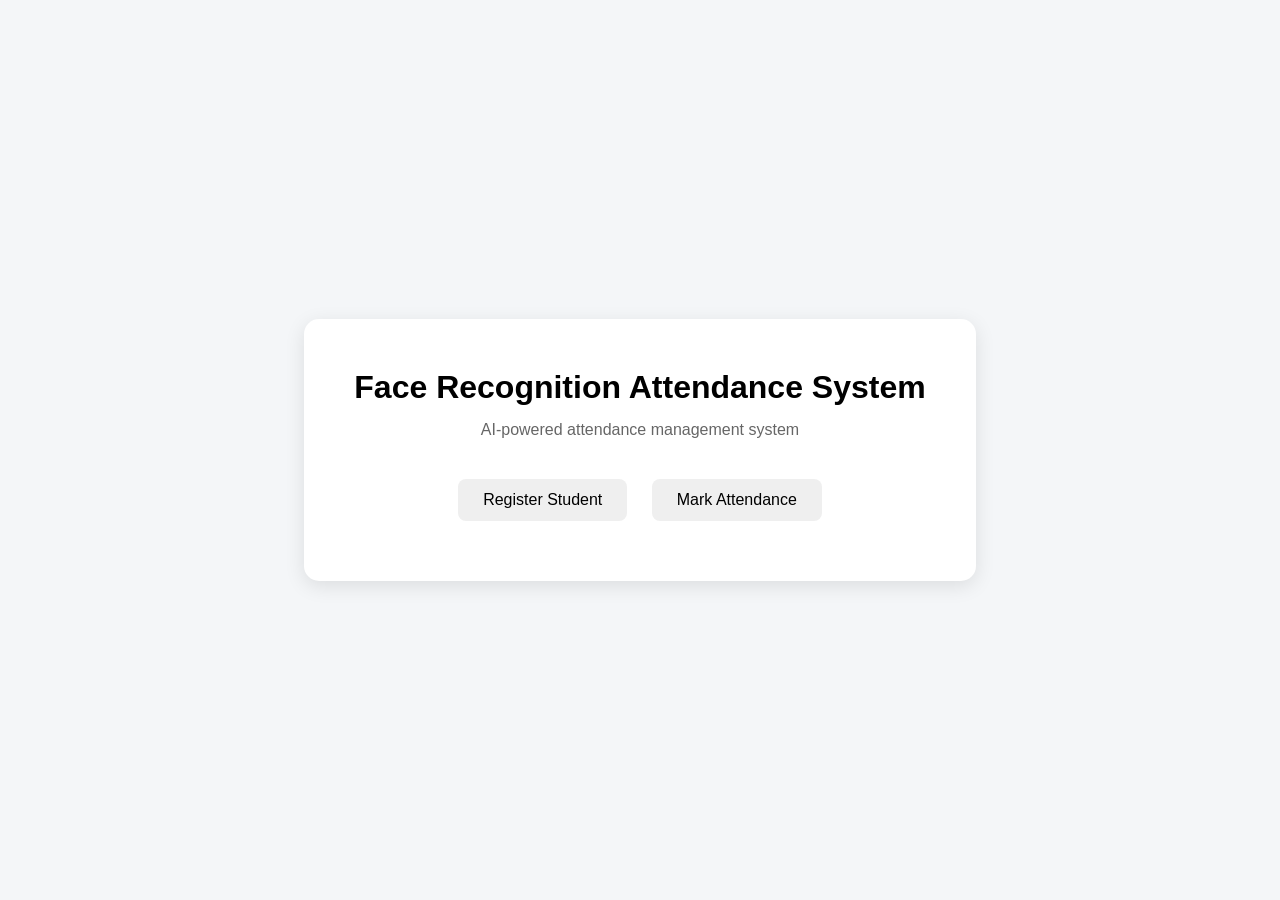
==== frontend/index.html @ 84bfc124 "Updated Project" ====
<!DOCTYPE html>
<html lang="en">

<head>
    <meta charset="UTF-8">
    <meta name="viewport" content="width=device-width, initial-scale=1.0">

    <title>Face Attendance System</title>

    <link rel="stylesheet" href="css/style.css">
</head>

<body>

    <div class="container">

        <h1>Face Recognition Attendance System</h1>

        <p>
            AI-powered attendance management system
        </p>

        <div class="buttons">

            <button onclick="location.href='register.html'">
                Register Student
            </button>

            <button onclick="location.href='attendance.html'">
                Mark Attendance
            </button>

        </div>

    </div>

    <script src="js/main.js"></script>

</body>

</html>
---- frontend/css/style.css ----
* {
    box-sizing: border-box;
    margin: 0;
    padding: 0;
}

body {
    font-family: Arial, sans-serif;
    background: #f4f6f8;
    min-height: 100vh;

    display: flex;
    justify-content: center;
    align-items: center;
}

.container {
    text-align: center;
    background: white;

    padding: 50px;
    border-radius: 15px;

    box-shadow: 0 5px 20px rgba(0,0,0,0.1);
}

h1 {
    margin-bottom: 15px;
}

p {
    margin-bottom: 30px;
    color: #666;
}

button {
    padding: 12px 25px;
    margin: 10px;

    border: none;
    border-radius: 8px;

    cursor: pointer;

    font-size: 16px;
}
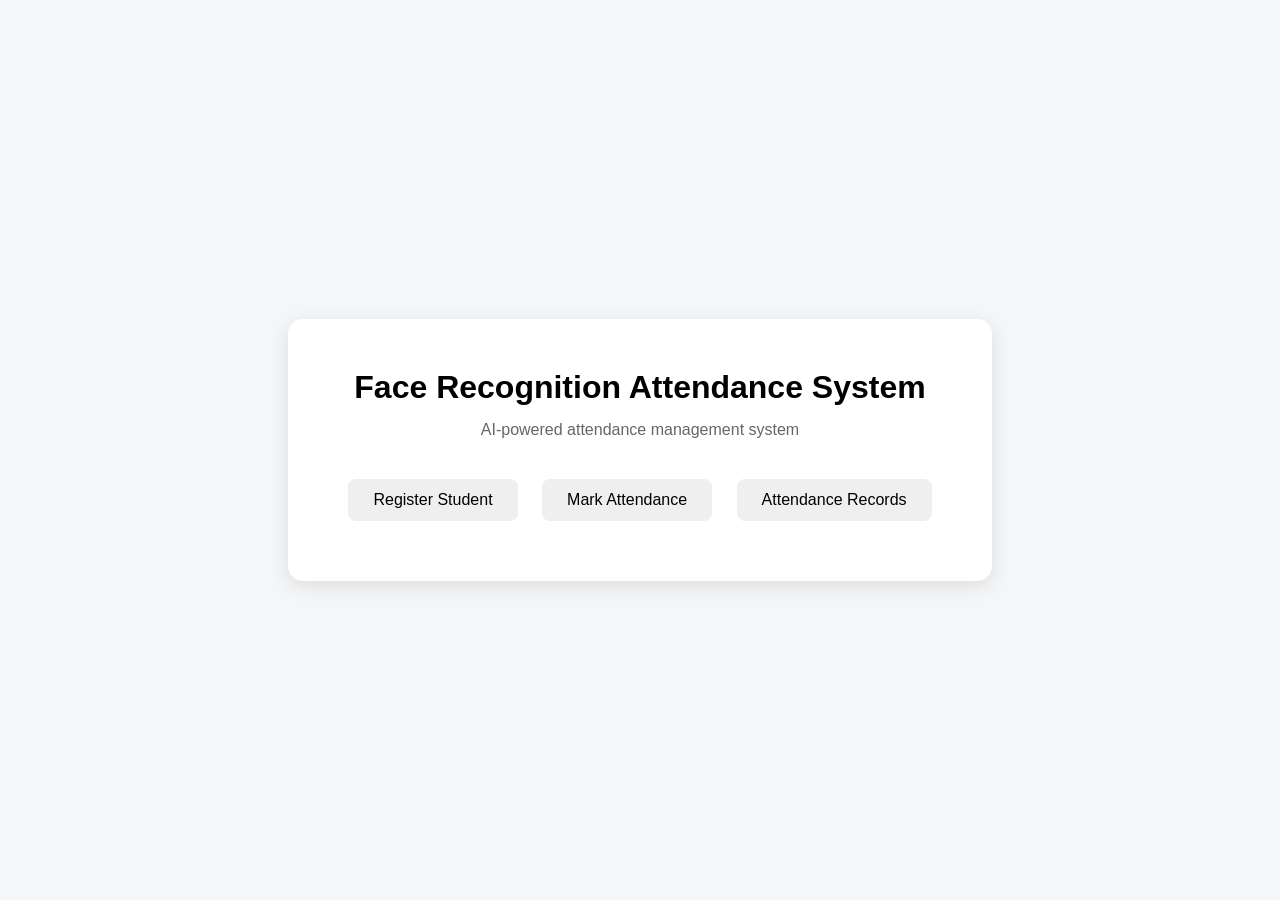
==== commit ef7b0518: "Implement face recognition and attendance workflow" ====
--- a/frontend/index.html
+++ b/frontend/index.html
@@ -30,6 +30,10 @@
                 Mark Attendance
             </button>
 
+            <button onclick="location.href='records.html'">
+                Attendance Records
+            </button>
+
         </div>
 
     </div>
@@ -38,4 +42,4 @@
 
 </body>
 
-</html>+</html>
--- a/frontend/css/style.css
+++ b/frontend/css/style.css
@@ -43,4 +43,134 @@
     cursor: pointer;
 
     font-size: 16px;
-}+}
+
+button#capture {
+    background-color: #007BFF;
+    color: white;
+}
+
+#message {
+    display: block;
+    margin-top: 20px;
+    padding: 15px;
+
+    text-align: center;
+
+    font-size: 18px;
+    font-weight: bold;
+
+    border-radius: 8px;
+}
+
+#message.success {
+    color: green;
+    background-color: #dff6df;
+    border: 2px solid green;
+}
+
+#message.error {
+    color: red;
+    background-color: #ffe0e0;
+    border: 2px solid red;
+}
+
+#message.processing {
+    color: blue;
+    background-color: #e0ecff;
+    border: 2px solid blue;
+}
+
+/* ==========================================
+   REGISTRATION PAGE
+========================================== */
+
+.form-group {
+    margin: 15px 0;
+    text-align: left;
+}
+
+.form-group label {
+    display: block;
+    margin-bottom: 5px;
+    font-weight: bold;
+}
+
+.form-group input {
+    width: 100%;
+    padding: 12px;
+
+    border: 1px solid #ccc;
+    border-radius: 6px;
+
+    font-size: 16px;
+}
+
+.camera-container {
+    margin: 20px 0;
+}
+
+.camera-container video {
+    max-width: 100%;
+    border-radius: 10px;
+}
+
+.message {
+    margin-top: 20px;
+
+    min-height: 30px;
+
+    font-size: 18px;
+
+    font-weight: bold;
+}
+
+.student-info {
+    margin-top: 20px;
+
+    padding: 20px;
+
+    border-radius: 10px;
+
+    background: #f0fff4;
+
+    border: 1px solid #90ee90;
+
+    text-align: left;
+}
+
+.student-info h2 {
+    color: green;
+}
+
+/* ==========================================
+   ATTENDANCE TABLE
+========================================== */
+
+.table-container {
+    width: 100%;
+    overflow-x: auto;
+    margin-top: 20px;
+}
+
+table {
+    width: 100%;
+    border-collapse: collapse;
+    background: white;
+}
+
+th,
+td {
+    padding: 12px;
+    border-bottom: 1px solid #ddd;
+    text-align: left;
+}
+
+th {
+    background: #2563eb;
+    color: white;
+}
+
+tr:hover {
+    background: #f5f5f5;
+}
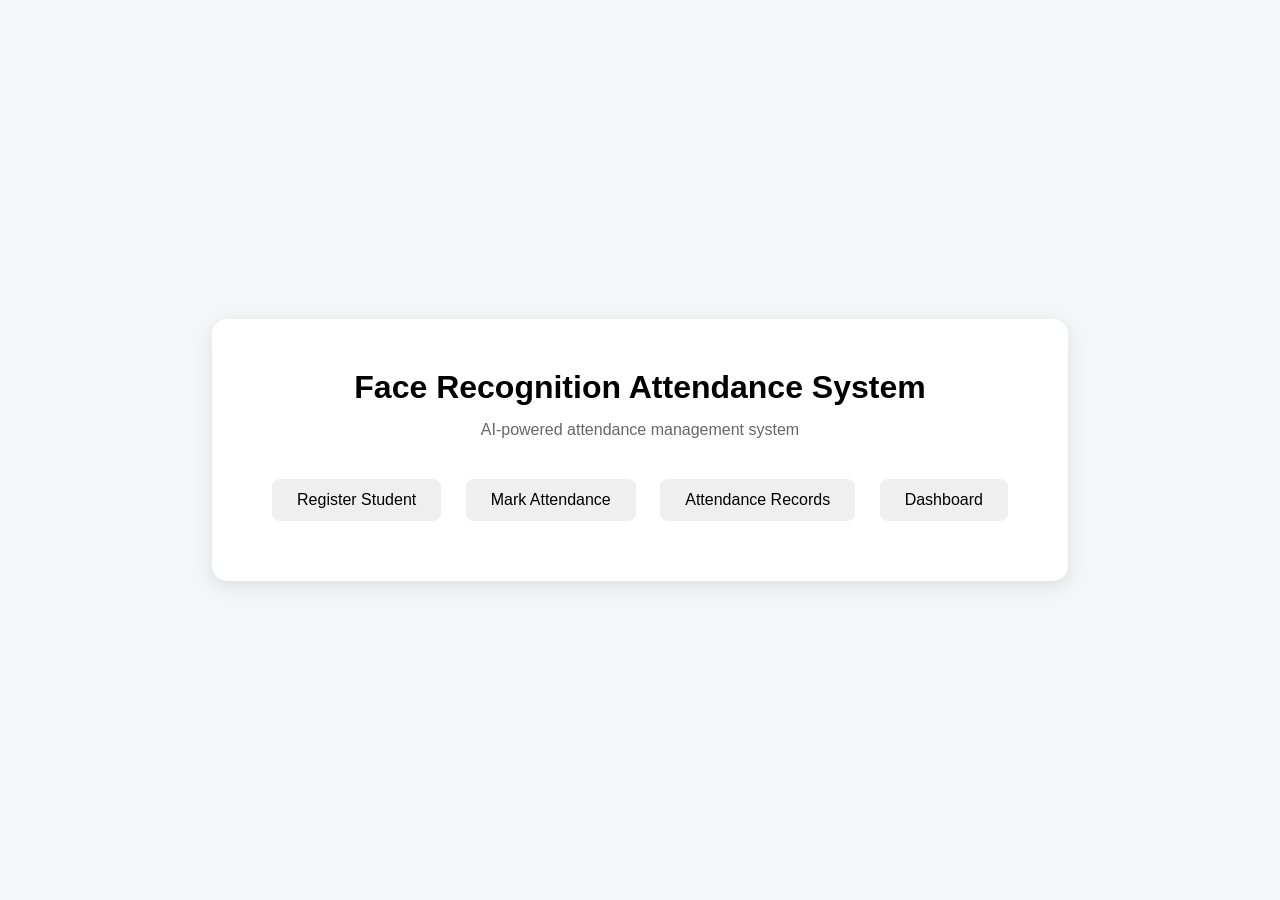
==== commit d5203065: "feat: improve system functionality and user experience" ====
--- a/frontend/index.html
+++ b/frontend/index.html
@@ -34,6 +34,13 @@
                 Attendance Records
             </button>
 
+            <button
+                type="button"
+                onclick="location.href='dashboard.html'"
+            >
+                Dashboard
+            </button>
+
         </div>
 
     </div>
--- a/frontend/css/style.css
+++ b/frontend/css/style.css
@@ -174,3 +174,36 @@
 tr:hover {
     background: #f5f5f5;
 }
+
+
+/* ==========================================
+   DASHBOARD
+========================================== */
+
+.dashboard-cards {
+    display: flex;
+    gap: 20px;
+    flex-wrap: wrap;
+    margin-top: 25px;
+    margin-bottom: 25px;
+}
+
+.dashboard-card {
+    flex: 1;
+    min-width: 200px;
+    padding: 25px;
+    border-radius: 12px;
+    background: #ffffff;
+    box-shadow: 0 4px 15px rgba(0, 0, 0, 0.08);
+    text-align: center;
+}
+
+.dashboard-card h3 {
+    margin-bottom: 10px;
+}
+
+.dashboard-card p {
+    font-size: 32px;
+    font-weight: bold;
+    margin: 0;
+}
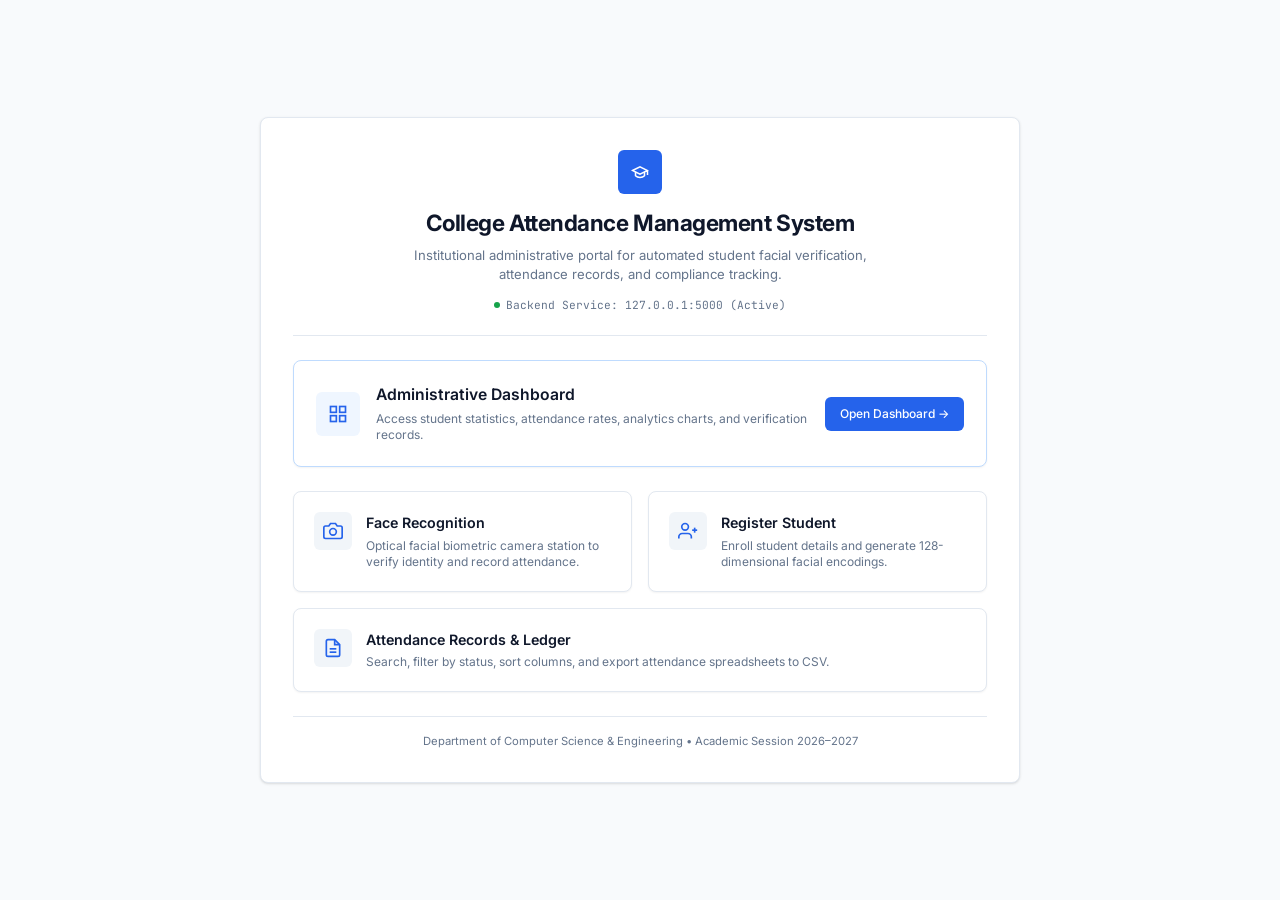
==== commit 9a9f974b: "Improve attendance system and UI" ====
--- a/frontend/index.html
+++ b/frontend/index.html
@@ -1,52 +1,188 @@
 <!DOCTYPE html>
 <html lang="en">
-
 <head>
     <meta charset="UTF-8">
     <meta name="viewport" content="width=device-width, initial-scale=1.0">
+    <title>CampusAttend - College Attendance Management System</title>
 
-    <title>Face Attendance System</title>
+    <!-- Standard Inter Typography -->
+    <link rel="preconnect" href="https://fonts.googleapis.com">
+    <link rel="preconnect" href="https://fonts.gstatic.com" crossorigin>
+    <link href="https://fonts.googleapis.com/css2?family=Inter:wght@400;500;600;700&family=JetBrains+Mono:wght@400;500;600&display=swap" rel="stylesheet">
 
     <link rel="stylesheet" href="css/style.css">
+    <style>
+        .portal-grid-clean {
+            display: grid;
+            grid-template-columns: repeat(2, 1fr);
+            gap: 16px;
+            margin-top: 24px;
+        }
+        @media (max-width: 640px) {
+            .portal-grid-clean {
+                grid-template-columns: 1fr;
+            }
+        }
+        .portal-card-item {
+            background-color: #ffffff;
+            border: 1px solid var(--color-card-border);
+            border-radius: var(--radius-lg);
+            padding: 20px;
+            text-decoration: none;
+            color: var(--color-text-primary);
+            display: flex;
+            align-items: flex-start;
+            gap: 14px;
+            box-shadow: var(--shadow-xs);
+            transition: border-color var(--transition-fast), box-shadow var(--transition-fast), transform var(--transition-fast);
+        }
+        .portal-card-item:hover {
+            border-color: #cbd5e1;
+            box-shadow: var(--shadow-sm);
+            transform: translateY(-2px);
+        }
+        .portal-card-icon {
+            width: 38px;
+            height: 38px;
+            border-radius: var(--radius-md);
+            background-color: #f1f5f9;
+            color: var(--color-primary);
+            display: flex;
+            align-items: center;
+            justify-content: center;
+            flex-shrink: 0;
+        }
+        .portal-card-icon svg {
+            width: 20px;
+            height: 20px;
+        }
+        .portal-card-title {
+            font-size: 0.95rem;
+            font-weight: 600;
+            color: var(--color-text-primary);
+            margin-bottom: 4px;
+        }
+        .portal-card-desc {
+            font-size: 0.8rem;
+            color: var(--color-text-muted);
+            line-height: 1.4;
+        }
+        .portal-featured-card {
+            background-color: #ffffff;
+            border: 1px solid var(--color-primary-border);
+            border-radius: var(--radius-lg);
+            padding: 22px;
+            display: flex;
+            align-items: center;
+            justify-content: space-between;
+            text-decoration: none;
+            box-shadow: var(--shadow-xs);
+            transition: all var(--transition-fast);
+            margin-top: 20px;
+        }
+        .portal-featured-card:hover {
+            border-color: var(--color-primary);
+            box-shadow: var(--shadow-md);
+        }
+    </style>
 </head>
 
 <body>
+    <div class="standalone-container">
+        <div class="standalone-content-card" style="max-width: 760px;">
+            
+            <div style="text-align: center; margin-bottom: 24px; padding-bottom: 20px; border-bottom: 1px solid var(--color-card-border);">
+                <div class="brand-icon-wrapper" style="width: 44px; height: 44px; margin: 0 auto 12px; border-radius: var(--radius-md);">
+                    <svg viewBox="0 0 24 24" fill="none" stroke="currentColor" stroke-width="2" width="24" height="24">
+                        <path d="M22 10v6M2 10l10-5 10 5-10 5z"></path>
+                        <path d="M6 12v5c3 3 9 3 12 0v-5"></path>
+                    </svg>
+                </div>
+                
+                <h1 style="font-size: 1.5rem; font-weight: 700; color: var(--color-text-primary); letter-spacing: -0.02em;">
+                    College Attendance Management System
+                </h1>
+                
+                <p style="font-size: 0.875rem; color: var(--color-text-muted); max-width: 520px; margin: 6px auto 0;">
+                    Institutional administrative portal for automated student facial verification, attendance records, and compliance tracking.
+                </p>
 
-    <div class="container">
+                <div style="display: inline-flex; align-items: center; gap: 6px; margin-top: 12px; font-size: 0.75rem; color: var(--color-text-muted); font-family: var(--font-mono);">
+                    <span style="width: 6px; height: 6px; border-radius: 50%; background-color: var(--color-success);"></span>
+                    <span>Backend Service: 127.0.0.1:5000 (Active)</span>
+                </div>
+            </div>
 
-        <h1>Face Recognition Attendance System</h1>
+            <!-- Primary Action -->
+            <a href="dashboard.html" class="portal-featured-card">
+                <div style="display: flex; align-items: center; gap: 16px;">
+                    <div class="portal-card-icon" style="background-color: var(--color-primary-light); color: var(--color-primary); width: 44px; height: 44px;">
+                        <svg viewBox="0 0 24 24" fill="none" stroke="currentColor" stroke-width="2" width="22" height="22">
+                            <rect x="3" y="3" width="7" height="7"></rect>
+                            <rect x="14" y="3" width="7" height="7"></rect>
+                            <rect x="14" y="14" width="7" height="7"></rect>
+                            <rect x="3" y="14" width="7" height="7"></rect>
+                        </svg>
+                    </div>
+                    <div>
+                        <div class="portal-card-title" style="font-size: 1.05rem;">Administrative Dashboard</div>
+                        <div class="portal-card-desc">Access student statistics, attendance rates, analytics charts, and verification records.</div>
+                    </div>
+                </div>
+                <span class="btn btn-primary" style="padding: 7px 14px; font-size: 0.8rem;">Open Dashboard →</span>
+            </a>
 
-        <p>
-            AI-powered attendance management system
-        </p>
+            <!-- Functional Navigation Tiles -->
+            <div class="portal-grid-clean">
+                <a href="attendance.html" class="portal-card-item">
+                    <div class="portal-card-icon">
+                        <svg viewBox="0 0 24 24" fill="none" stroke="currentColor" stroke-width="2">
+                            <path d="M23 19a2 2 0 0 1-2 2H3a2 2 0 0 1-2-2V8a2 2 0 0 1 2-2h4l2-3h6l2 3h4a2 2 0 0 1 2 2z"></path>
+                            <circle cx="12" cy="13" r="4"></circle>
+                        </svg>
+                    </div>
+                    <div>
+                        <div class="portal-card-title">Face Recognition</div>
+                        <div class="portal-card-desc">Optical facial biometric camera station to verify identity and record attendance.</div>
+                    </div>
+                </a>
 
-        <div class="buttons">
+                <a href="register.html" class="portal-card-item">
+                    <div class="portal-card-icon">
+                        <svg viewBox="0 0 24 24" fill="none" stroke="currentColor" stroke-width="2">
+                            <path d="M16 21v-2a4 4 0 0 0-4-4H5a4 4 0 0 0-4 4v2"></path>
+                            <circle cx="8.5" cy="7" r="4"></circle>
+                            <line x1="20" y1="8" x2="20" y2="14"></line>
+                            <line x1="23" y1="11" x2="17" y2="11"></line>
+                        </svg>
+                    </div>
+                    <div>
+                        <div class="portal-card-title">Register Student</div>
+                        <div class="portal-card-desc">Enroll student details and generate 128-dimensional facial encodings.</div>
+                    </div>
+                </a>
 
-            <button onclick="location.href='register.html'">
-                Register Student
-            </button>
+                <a href="records.html" class="portal-card-item" style="grid-column: 1 / -1;">
+                    <div class="portal-card-icon">
+                        <svg viewBox="0 0 24 24" fill="none" stroke="currentColor" stroke-width="2">
+                            <path d="M14 2H6a2 2 0 0 0-2 2v16a2 2 0 0 0 2 2h12a2 2 0 0 0 2-2V8z"></path>
+                            <polyline points="14 2 14 8 20 8"></polyline>
+                            <line x1="16" y1="13" x2="8" y2="13"></line>
+                            <line x1="16" y1="17" x2="8" y2="17"></line>
+                        </svg>
+                    </div>
+                    <div>
+                        <div class="portal-card-title">Attendance Records & Ledger</div>
+                        <div class="portal-card-desc">Search, filter by status, sort columns, and export attendance spreadsheets to CSV.</div>
+                    </div>
+                </a>
+            </div>
 
-            <button onclick="location.href='attendance.html'">
-                Mark Attendance
-            </button>
-
-            <button onclick="location.href='records.html'">
-                Attendance Records
-            </button>
-
-            <button
-                type="button"
-                onclick="location.href='dashboard.html'"
-            >
-                Dashboard
-            </button>
+            <div style="margin-top: 24px; padding-top: 16px; border-top: 1px solid var(--color-card-border); text-align: center; font-size: 0.75rem; color: var(--color-text-muted);">
+                Department of Computer Science & Engineering • Academic Session 2026–2027
+            </div>
 
         </div>
-
     </div>
-
-    <script src="js/main.js"></script>
-
 </body>
-
 </html>
--- a/frontend/css/style.css
+++ b/frontend/css/style.css
@@ -1,209 +1,1563 @@
-* {
+/* ==========================================================================
+   CAMPUS ATTENDANCE MANAGEMENT SYSTEM - ENTERPRISE DESIGN SYSTEM
+   Professional SaaS / Administrative Dashboard Stylesheet
+   ========================================================================== */
+
+/* --------------------------------------------------------------------------
+   1. DESIGN TOKENS & SYSTEM VARIABLES
+   -------------------------------------------------------------------------- */
+:root {
+    /* Brand & Primary Neutrals */
+    --color-sidebar-bg: #0f172a;       /* Deep navy / slate-900 */
+    --color-sidebar-hover: #1e293b;    /* Slate-800 */
+    --color-sidebar-active: #1e293b;
+    --color-sidebar-text: #94a3b8;     /* Slate-400 */
+    --color-sidebar-text-active: #ffffff;
+    --color-sidebar-border: #1e293b;
+
+    /* Content Canvas & Surfaces */
+    --color-canvas-bg: #f8fafc;        /* Neutral light gray (slate-50) */
+    --color-card-bg: #ffffff;          /* Pure white card surface */
+    --color-card-border: #e2e8f0;      /* Slate-200 */
+    --color-card-border-subtle: #f1f5f9;
+    --color-table-header-bg: #f8fafc;
+    --color-table-row-hover: #f8fafc;
+
+    /* Single Professional Primary Accent */
+    --color-primary: #2563eb;          /* Enterprise Royal Blue */
+    --color-primary-hover: #1d4ed8;
+    --color-primary-light: #eff6ff;
+    --color-primary-border: #bfdbfe;
+
+    /* Semantic Status Colors */
+    --color-success: #16a34a;          /* Green - Present / Verified */
+    --color-success-bg: #f0fdf4;
+    --color-success-border: #bbf7d0;
+
+    --color-danger: #dc2626;           /* Red - Absent / Error */
+    --color-danger-bg: #fef2f2;
+    --color-danger-border: #fecaca;
+
+    --color-warning: #d97706;          /* Amber - Warning */
+    --color-warning-bg: #fffbeb;
+    --color-warning-border: #fde68a;
+
+    --color-info: #0284c7;             /* Sky / Info */
+    --color-info-bg: #f0f9ff;
+    --color-info-border: #bae6fd;
+
+    /* Typography Colors */
+    --color-text-primary: #0f172a;     /* Slate-900 */
+    --color-text-secondary: #475569;   /* Slate-600 */
+    --color-text-muted: #64748b;       /* Slate-500 */
+    --color-text-light: #94a3b8;       /* Slate-400 */
+
+    /* Typography Fonts */
+    --font-sans: 'Inter', -apple-system, BlinkMacSystemFont, 'Segoe UI', Roboto, Helvetica, Arial, sans-serif;
+    --font-mono: 'JetBrains Mono', 'SF Mono', Consolas, monospace;
+
+    /* Structural Dimensions */
+    --sidebar-width: 256px;
+    --header-height: 64px;
+    --radius-sm: 4px;
+    --radius-md: 6px;
+    --radius-lg: 8px;
+    --radius-full: 9999px;
+
+    /* Subtle Elevation Shadows (Enterprise SaaS standard) */
+    --shadow-xs: 0 1px 2px 0 rgba(0, 0, 0, 0.05);
+    --shadow-sm: 0 1px 3px 0 rgba(0, 0, 0, 0.1), 0 1px 2px -1px rgba(0, 0, 0, 0.1);
+    --shadow-md: 0 4px 6px -1px rgba(0, 0, 0, 0.08), 0 2px 4px -2px rgba(0, 0, 0, 0.05);
+    --shadow-lg: 0 10px 15px -3px rgba(0, 0, 0, 0.08), 0 4px 6px -4px rgba(0, 0, 0, 0.04);
+
+    /* Transitions (Fast & purposeful) */
+    --transition-fast: 150ms ease;
+    --transition-normal: 200ms ease;
+}
+
+/* --------------------------------------------------------------------------
+   2. BASE RESET & GLOBAL STYLES
+   -------------------------------------------------------------------------- */
+*, *::before, *::after {
     box-sizing: border-box;
     margin: 0;
     padding: 0;
 }
 
+html {
+    font-size: 15px;
+    scroll-behavior: smooth;
+    -webkit-text-size-adjust: 100%;
+}
+
 body {
-    font-family: Arial, sans-serif;
-    background: #f4f6f8;
+    font-family: var(--font-sans);
+    background-color: var(--color-canvas-bg);
+    color: var(--color-text-primary);
+    line-height: 1.5;
+    -webkit-font-smoothing: antialiased;
+    -moz-osx-font-smoothing: grayscale;
     min-height: 100vh;
-
-    display: flex;
+}
+
+/* --------------------------------------------------------------------------
+   3. APP SHELL ARCHITECTURE (LEFT SIDEBAR + MAIN WORKSPACE)
+   -------------------------------------------------------------------------- */
+.app-layout {
+    display: flex;
+    min-height: 100vh;
+}
+
+/* Left Sidebar */
+.app-sidebar {
+    width: var(--sidebar-width);
+    background-color: var(--color-sidebar-bg);
+    display: flex;
+    flex-direction: column;
+    position: fixed;
+    top: 0;
+    bottom: 0;
+    left: 0;
+    z-index: 50;
+    border-right: 1px solid var(--color-sidebar-border);
+    transition: transform var(--transition-normal);
+}
+
+/* Institutional Logo & System Branding */
+.sidebar-brand {
+    height: var(--header-height);
+    padding: 0 20px;
+    display: flex;
+    align-items: center;
+    gap: 12px;
+    border-bottom: 1px solid rgba(255, 255, 255, 0.08);
+}
+
+.brand-icon-wrapper {
+    width: 32px;
+    height: 32px;
+    border-radius: var(--radius-md);
+    background-color: var(--color-primary);
+    display: flex;
+    align-items: center;
     justify-content: center;
-    align-items: center;
-}
-
-.container {
+    color: #ffffff;
+    flex-shrink: 0;
+}
+
+.brand-icon-wrapper svg {
+    width: 18px;
+    height: 18px;
+}
+
+.brand-text {
+    display: flex;
+    flex-direction: column;
+}
+
+.brand-title {
+    font-size: 0.95rem;
+    font-weight: 700;
+    color: #ffffff;
+    letter-spacing: -0.01em;
+    line-height: 1.2;
+}
+
+.brand-badge {
+    font-size: 0.7rem;
+    color: #94a3b8;
+    font-weight: 500;
+}
+
+/* Sidebar Navigation Items */
+.sidebar-nav {
+    flex: 1;
+    padding: 16px 12px;
+    display: flex;
+    flex-direction: column;
+    gap: 3px;
+    overflow-y: auto;
+}
+
+.nav-section-title {
+    font-size: 0.7rem;
+    font-weight: 600;
+    text-transform: uppercase;
+    letter-spacing: 0.06em;
+    color: #64748b;
+    padding: 14px 12px 6px;
+}
+
+.nav-item {
+    display: flex;
+    align-items: center;
+    gap: 12px;
+    padding: 9px 12px;
+    border-radius: var(--radius-md);
+    color: var(--color-sidebar-text);
+    font-size: 0.875rem;
+    font-weight: 500;
+    border: none;
+    background: transparent;
+    cursor: pointer;
+    width: 100%;
+    text-align: left;
+    transition: background-color var(--transition-fast), color var(--transition-fast);
+}
+
+.nav-item svg {
+    width: 18px;
+    height: 18px;
+    color: #64748b;
+    flex-shrink: 0;
+    transition: color var(--transition-fast);
+}
+
+.nav-item:hover {
+    background-color: var(--color-sidebar-hover);
+    color: #ffffff;
+}
+
+.nav-item:hover svg {
+    color: #ffffff;
+}
+
+.nav-item.active {
+    background-color: rgba(37, 99, 235, 0.15);
+    color: #ffffff;
+    font-weight: 600;
+    position: relative;
+}
+
+.nav-item.active svg {
+    color: #60a5fa;
+}
+
+.nav-item.active::before {
+    content: '';
+    position: absolute;
+    left: 0;
+    top: 6px;
+    bottom: 6px;
+    width: 3px;
+    background-color: #3b82f6;
+    border-radius: 0 2px 2px 0;
+}
+
+/* Sidebar User / System Profile Footer */
+.sidebar-footer {
+    padding: 14px 16px;
+    border-top: 1px solid rgba(255, 255, 255, 0.08);
+    background-color: rgba(0, 0, 0, 0.15);
+}
+
+.user-profile-badge {
+    display: flex;
+    align-items: center;
+    gap: 10px;
+}
+
+.user-avatar {
+    width: 32px;
+    height: 32px;
+    border-radius: var(--radius-full);
+    background-color: #334155;
+    color: #ffffff;
+    display: flex;
+    align-items: center;
+    justify-content: center;
+    font-size: 0.75rem;
+    font-weight: 600;
+}
+
+.user-info {
+    display: flex;
+    flex-direction: column;
+    overflow: hidden;
+}
+
+.user-name {
+    font-size: 0.8rem;
+    font-weight: 600;
+    color: #ffffff;
+    white-space: nowrap;
+    overflow: hidden;
+    text-overflow: ellipsis;
+}
+
+.user-role {
+    font-size: 0.7rem;
+    color: #94a3b8;
+    display: flex;
+    align-items: center;
+    gap: 4px;
+}
+
+.user-status-dot {
+    width: 6px;
+    height: 6px;
+    border-radius: 50%;
+    background-color: var(--color-success);
+}
+
+/* --------------------------------------------------------------------------
+   4. TOP BAR & MAIN CONTENT WRAPPER
+   -------------------------------------------------------------------------- */
+.app-main {
+    flex: 1;
+    margin-left: var(--sidebar-width);
+    display: flex;
+    flex-direction: column;
+    min-height: 100vh;
+    min-width: 0;
+    background-color: var(--color-canvas-bg);
+}
+
+/* Top Sticky Header */
+.app-header {
+    height: var(--header-height);
+    background-color: #ffffff;
+    border-bottom: 1px solid var(--color-card-border);
+    padding: 0 28px;
+    display: flex;
+    align-items: center;
+    justify-content: space-between;
+    position: sticky;
+    top: 0;
+    z-index: 40;
+}
+
+.header-left {
+    display: flex;
+    align-items: center;
+    gap: 14px;
+}
+
+.menu-toggle-btn {
+    display: none;
+    background: transparent;
+    border: 1px solid var(--color-card-border);
+    border-radius: var(--radius-sm);
+    color: var(--color-text-secondary);
+    width: 34px;
+    height: 34px;
+    align-items: center;
+    justify-content: center;
+    cursor: pointer;
+}
+
+.menu-toggle-btn:hover {
+    background-color: var(--color-canvas-bg);
+}
+
+.page-breadcrumb {
+    display: flex;
+    align-items: center;
+    gap: 8px;
+    font-size: 0.85rem;
+    color: var(--color-text-muted);
+}
+
+.page-breadcrumb span.current {
+    color: var(--color-text-primary);
+    font-weight: 600;
+}
+
+.header-right {
+    display: flex;
+    align-items: center;
+    gap: 12px;
+}
+
+.system-status-indicator {
+    display: inline-flex;
+    align-items: center;
+    gap: 6px;
+    font-size: 0.75rem;
+    font-weight: 500;
+    color: var(--color-text-muted);
+    padding: 4px 10px;
+    background-color: #f1f5f9;
+    border-radius: var(--radius-md);
+    font-family: var(--font-mono);
+}
+
+.system-status-indicator .status-dot {
+    width: 6px;
+    height: 6px;
+    border-radius: 50%;
+    background-color: var(--color-success);
+}
+
+.live-clock {
+    font-family: var(--font-mono);
+    font-size: 0.8rem;
+    font-weight: 500;
+    color: var(--color-text-secondary);
+    padding: 5px 10px;
+    background-color: #f8fafc;
+    border: 1px solid var(--color-card-border);
+    border-radius: var(--radius-md);
+}
+
+/* Page Workspace Viewport */
+.content-viewport {
+    flex: 1;
+    padding: 28px;
+    max-width: 1400px;
+    width: 100%;
+    margin: 0 auto;
+}
+
+/* Tab/Section Switching */
+.view-section {
+    display: none;
+}
+
+.view-section.active-view {
+    display: block;
+    animation: fadeIn 150ms ease-out forwards;
+}
+
+@keyframes fadeIn {
+    from { opacity: 0; }
+    to { opacity: 1; }
+}
+
+/* Page Header Block */
+.page-header-block {
+    margin-bottom: 24px;
+    display: flex;
+    justify-content: space-between;
+    align-items: flex-end;
+    flex-wrap: wrap;
+    gap: 14px;
+}
+
+.page-title {
+    font-size: 1.45rem;
+    font-weight: 700;
+    color: var(--color-text-primary);
+    letter-spacing: -0.02em;
+    line-height: 1.25;
+}
+
+.page-description {
+    font-size: 0.875rem;
+    color: var(--color-text-muted);
+    margin-top: 4px;
+}
+
+.header-action-group {
+    display: flex;
+    align-items: center;
+    gap: 10px;
+}
+
+/* --------------------------------------------------------------------------
+   5. DASHBOARD KPI ANALYTICS CARDS (CLEAN, FLAT, ENTERPRISE-GRADE)
+   -------------------------------------------------------------------------- */
+.kpi-grid {
+    display: grid;
+    grid-template-columns: repeat(4, 1fr);
+    gap: 18px;
+    margin-bottom: 24px;
+}
+
+@media (max-width: 1100px) {
+    .kpi-grid {
+        grid-template-columns: repeat(2, 1fr);
+    }
+}
+
+@media (max-width: 600px) {
+    .kpi-grid {
+        grid-template-columns: 1fr;
+    }
+}
+
+.kpi-card {
+    background-color: var(--color-card-bg);
+    border: 1px solid var(--color-card-border);
+    border-radius: var(--radius-lg);
+    padding: 20px;
+    box-shadow: var(--shadow-xs);
+    display: flex;
+    flex-direction: column;
+    justify-content: space-between;
+    transition: border-color var(--transition-fast), box-shadow var(--transition-fast);
+}
+
+.kpi-card:hover {
+    border-color: #cbd5e1;
+    box-shadow: var(--shadow-sm);
+}
+
+.kpi-header {
+    display: flex;
+    justify-content: space-between;
+    align-items: center;
+    margin-bottom: 12px;
+}
+
+.kpi-label {
+    font-size: 0.725rem;
+    font-weight: 600;
+    text-transform: uppercase;
+    letter-spacing: 0.05em;
+    color: var(--color-text-muted);
+}
+
+.kpi-icon {
+    width: 30px;
+    height: 30px;
+    border-radius: var(--radius-md);
+    background-color: #f1f5f9;
+    color: #475569;
+    display: flex;
+    align-items: center;
+    justify-content: center;
+}
+
+.kpi-icon svg {
+    width: 16px;
+    height: 16px;
+}
+
+.kpi-body {
+    display: flex;
+    align-items: baseline;
+    gap: 8px;
+    margin-bottom: 8px;
+}
+
+.kpi-value {
+    font-size: 1.85rem;
+    font-weight: 700;
+    color: var(--color-text-primary);
+    line-height: 1;
+    letter-spacing: -0.02em;
+    font-variant-numeric: tabular-nums;
+}
+
+.kpi-unit {
+    font-size: 1.1rem;
+    font-weight: 600;
+    color: var(--color-text-secondary);
+}
+
+.kpi-footer {
+    display: flex;
+    align-items: center;
+    gap: 6px;
+    font-size: 0.775rem;
+    color: var(--color-text-muted);
+}
+
+.kpi-indicator {
+    font-weight: 600;
+    display: inline-flex;
+    align-items: center;
+    gap: 3px;
+}
+
+.kpi-indicator.positive {
+    color: var(--color-success);
+}
+
+.kpi-indicator.negative {
+    color: var(--color-danger);
+}
+
+.kpi-indicator.neutral {
+    color: var(--color-text-muted);
+}
+
+/* --------------------------------------------------------------------------
+   6. ATTENDANCE ANALYTICS SECTION (CHARTS & DISTRIBUTION)
+   -------------------------------------------------------------------------- */
+.analytics-section-grid {
+    display: grid;
+    grid-template-columns: 2fr 1fr;
+    gap: 18px;
+    margin-bottom: 24px;
+}
+
+@media (max-width: 992px) {
+    .analytics-section-grid {
+        grid-template-columns: 1fr;
+    }
+}
+
+.panel-card {
+    background-color: var(--color-card-bg);
+    border: 1px solid var(--color-card-border);
+    border-radius: var(--radius-lg);
+    box-shadow: var(--shadow-xs);
+    overflow: hidden;
+}
+
+.panel-header {
+    padding: 16px 20px;
+    border-bottom: 1px solid var(--color-card-border);
+    display: flex;
+    align-items: center;
+    justify-content: space-between;
+    background-color: #ffffff;
+}
+
+.panel-title {
+    font-size: 0.95rem;
+    font-weight: 600;
+    color: var(--color-text-primary);
+}
+
+.panel-subtitle {
+    font-size: 0.775rem;
+    color: var(--color-text-muted);
+}
+
+.panel-body {
+    padding: 20px;
+}
+
+/* Clean Institutional Bar Chart */
+.chart-container {
+    width: 100%;
+}
+
+.chart-bars-wrap {
+    display: flex;
+    align-items: flex-end;
+    gap: 20px;
+    height: 160px;
+    padding-top: 10px;
+    border-bottom: 1px solid #cbd5e1;
+    margin-bottom: 12px;
+}
+
+.chart-bar-group {
+    flex: 1;
+    display: flex;
+    flex-direction: column;
+    align-items: center;
+    height: 100%;
+    justify-content: flex-end;
+    gap: 6px;
+}
+
+.chart-bar-value {
+    font-size: 0.75rem;
+    font-weight: 600;
+    color: var(--color-text-secondary);
+}
+
+.chart-bar-track {
+    width: 100%;
+    max-width: 48px;
+    height: 120px;
+    background-color: #f1f5f9;
+    border-radius: 4px 4px 0 0;
+    display: flex;
+    align-items: flex-end;
+    overflow: hidden;
+}
+
+.chart-bar-fill {
+    width: 100%;
+    background-color: var(--color-primary);
+    border-radius: 4px 4px 0 0;
+    transition: height 400ms ease-out;
+}
+
+.chart-bar-fill.success {
+    background-color: var(--color-success);
+}
+
+.chart-bar-fill.danger {
+    background-color: var(--color-danger);
+}
+
+.chart-bar-label {
+    font-size: 0.75rem;
+    font-weight: 500;
+    color: var(--color-text-muted);
     text-align: center;
-    background: white;
-
-    padding: 50px;
-    border-radius: 15px;
-
-    box-shadow: 0 5px 20px rgba(0,0,0,0.1);
-}
-
-h1 {
-    margin-bottom: 15px;
-}
-
-p {
-    margin-bottom: 30px;
-    color: #666;
-}
-
-button {
-    padding: 12px 25px;
-    margin: 10px;
-
-    border: none;
-    border-radius: 8px;
-
+}
+
+.chart-legend {
+    display: flex;
+    align-items: center;
+    justify-content: center;
+    gap: 24px;
+    padding-top: 8px;
+}
+
+.legend-item {
+    display: flex;
+    align-items: center;
+    gap: 6px;
+    font-size: 0.775rem;
+    color: var(--color-text-secondary);
+}
+
+.legend-color {
+    width: 10px;
+    height: 10px;
+    border-radius: 2px;
+}
+
+/* Linear Ratio Meter Panel */
+.breakdown-list {
+    display: flex;
+    flex-direction: column;
+    gap: 16px;
+}
+
+.breakdown-item {
+    display: flex;
+    flex-direction: column;
+    gap: 6px;
+}
+
+.breakdown-row {
+    display: flex;
+    justify-content: space-between;
+    font-size: 0.8rem;
+}
+
+.breakdown-label {
+    color: var(--color-text-secondary);
+    font-weight: 500;
+}
+
+.breakdown-val {
+    font-weight: 600;
+    color: var(--color-text-primary);
+    font-family: var(--font-mono);
+}
+
+.breakdown-bar {
+    width: 100%;
+    height: 6px;
+    background-color: #f1f5f9;
+    border-radius: var(--radius-full);
+    overflow: hidden;
+}
+
+.breakdown-fill {
+    height: 100%;
+    border-radius: var(--radius-full);
+    transition: width 400ms ease;
+}
+
+/* --------------------------------------------------------------------------
+   7. ATTENDANCE DATA TABLE (PRIMARY DATA MANAGEMENT)
+   -------------------------------------------------------------------------- */
+.data-table-wrapper {
+    background-color: var(--color-card-bg);
+    border: 1px solid var(--color-card-border);
+    border-radius: var(--radius-lg);
+    box-shadow: var(--shadow-xs);
+    overflow: hidden;
+    margin-bottom: 24px;
+}
+
+.table-toolbar {
+    padding: 14px 20px;
+    border-bottom: 1px solid var(--color-card-border);
+    display: flex;
+    align-items: center;
+    justify-content: space-between;
+    flex-wrap: wrap;
+    gap: 12px;
+    background-color: #ffffff;
+}
+
+.table-search-input {
+    position: relative;
+    min-width: 260px;
+}
+
+.table-search-input input {
+    width: 100%;
+    padding: 7px 12px 7px 34px;
+    border: 1px solid var(--color-card-border);
+    border-radius: var(--radius-md);
+    font-size: 0.85rem;
+    font-family: var(--font-sans);
+    color: var(--color-text-primary);
+    background-color: #ffffff;
+    outline: none;
+    transition: border-color var(--transition-fast), box-shadow var(--transition-fast);
+}
+
+.table-search-input input:focus {
+    border-color: var(--color-primary);
+    box-shadow: 0 0 0 3px rgba(37, 99, 235, 0.1);
+}
+
+.table-search-input svg {
+    position: absolute;
+    left: 10px;
+    top: 50%;
+    transform: translateY(-50%);
+    width: 15px;
+    height: 15px;
+    color: var(--color-text-muted);
+}
+
+.table-filters {
+    display: flex;
+    align-items: center;
+    gap: 10px;
+    flex-wrap: wrap;
+}
+
+.filter-select,
+.table-filter-select {
+    padding: 7px 12px;
+    border: 1px solid var(--color-card-border);
+    border-radius: var(--radius-md);
+    font-size: 0.85rem;
+    font-family: var(--font-sans);
+    color: var(--color-text-secondary);
+    background-color: #ffffff;
+    outline: none;
     cursor: pointer;
-
-    font-size: 16px;
-}
-
-button#capture {
-    background-color: #007BFF;
-    color: white;
-}
-
-#message {
-    display: block;
-    margin-top: 20px;
-    padding: 15px;
-
-    text-align: center;
-
-    font-size: 18px;
-    font-weight: bold;
-
-    border-radius: 8px;
-}
-
-#message.success {
-    color: green;
-    background-color: #dff6df;
-    border: 2px solid green;
-}
-
-#message.error {
-    color: red;
-    background-color: #ffe0e0;
-    border: 2px solid red;
-}
-
-#message.processing {
-    color: blue;
-    background-color: #e0ecff;
-    border: 2px solid blue;
-}
-
-/* ==========================================
-   REGISTRATION PAGE
-========================================== */
-
-.form-group {
-    margin: 15px 0;
-    text-align: left;
-}
-
-.form-group label {
-    display: block;
-    margin-bottom: 5px;
-    font-weight: bold;
-}
-
-.form-group input {
-    width: 100%;
-    padding: 12px;
-
-    border: 1px solid #ccc;
-    border-radius: 6px;
-
-    font-size: 16px;
-}
-
-.camera-container {
-    margin: 20px 0;
-}
-
-.camera-container video {
-    max-width: 100%;
-    border-radius: 10px;
-}
-
-.message {
-    margin-top: 20px;
-
-    min-height: 30px;
-
-    font-size: 18px;
-
-    font-weight: bold;
-}
-
-.student-info {
-    margin-top: 20px;
-
-    padding: 20px;
-
-    border-radius: 10px;
-
-    background: #f0fff4;
-
-    border: 1px solid #90ee90;
-
-    text-align: left;
-}
-
-.student-info h2 {
-    color: green;
-}
-
-/* ==========================================
-   ATTENDANCE TABLE
-========================================== */
-
-.table-container {
+}
+
+.filter-select:focus,
+.table-filter-select:focus {
+    border-color: var(--color-primary);
+}
+
+/* Pure Clean Institutional Table */
+.table-responsive,
+.modern-table-container {
     width: 100%;
     overflow-x: auto;
-    margin-top: 20px;
-}
-
-table {
+}
+
+.admin-table,
+.modern-table {
     width: 100%;
     border-collapse: collapse;
-    background: white;
-}
-
-th,
-td {
-    padding: 12px;
-    border-bottom: 1px solid #ddd;
     text-align: left;
-}
-
-th {
-    background: #2563eb;
-    color: white;
-}
-
-tr:hover {
-    background: #f5f5f5;
-}
-
-
-/* ==========================================
-   DASHBOARD
-========================================== */
-
-.dashboard-cards {
-    display: flex;
-    gap: 20px;
-    flex-wrap: wrap;
-    margin-top: 25px;
-    margin-bottom: 25px;
-}
-
-.dashboard-card {
-    flex: 1;
-    min-width: 200px;
-    padding: 25px;
-    border-radius: 12px;
-    background: #ffffff;
-    box-shadow: 0 4px 15px rgba(0, 0, 0, 0.08);
+    font-size: 0.875rem;
+}
+
+.admin-table thead,
+.modern-table thead {
+    background-color: var(--color-table-header-bg);
+    border-bottom: 1px solid var(--color-card-border);
+}
+
+.admin-table th {
+    padding: 11px 18px;
+    font-size: 0.725rem;
+    font-weight: 600;
+    text-transform: uppercase;
+    letter-spacing: 0.05em;
+    color: var(--color-text-muted);
+    cursor: pointer;
+    user-select: none;
+    white-space: nowrap;
+}
+
+.admin-table th:hover {
+    color: var(--color-text-primary);
+}
+
+.admin-table td {
+    padding: 13px 18px;
+    border-bottom: 1px solid var(--color-card-border-subtle);
+    color: var(--color-text-primary);
+}
+
+.admin-table tbody tr {
+    transition: background-color var(--transition-fast);
+}
+
+.admin-table tbody tr:hover {
+    background-color: var(--color-table-row-hover);
+}
+
+.admin-table tbody tr:last-child td {
+    border-bottom: none;
+}
+
+.student-identity-cell,
+.name-cell {
+    display: flex;
+    align-items: center;
+    gap: 12px;
+}
+
+.student-avatar-thumb,
+.table-student-avatar {
+    width: 32px;
+    height: 32px;
+    border-radius: var(--radius-md);
+    background-color: #f1f5f9;
+    border: 1px solid #e2e8f0;
+    display: flex;
+    align-items: center;
+    justify-content: center;
+    font-size: 0.8rem;
+    font-weight: 600;
+    color: var(--color-text-secondary);
+    flex-shrink: 0;
+    overflow: hidden;
+}
+
+.student-avatar-thumb img,
+.table-student-avatar img {
+    width: 100%;
+    height: 100%;
+    object-fit: cover;
+}
+
+.student-identity-meta {
+    display: flex;
+    flex-direction: column;
+}
+
+.student-identity-name {
+    font-weight: 600;
+    color: var(--color-text-primary);
+}
+
+.student-identity-sub {
+    font-size: 0.75rem;
+    color: var(--color-text-muted);
+}
+
+.mono-cell {
+    font-family: var(--font-mono);
+    font-size: 0.825rem;
+    color: var(--color-text-secondary);
+}
+
+/* Minimal Status Badges (Dot + Label) */
+.status-badge,
+.status-pill {
+    display: inline-flex;
+    align-items: center;
+    gap: 6px;
+    padding: 3px 8px;
+    border-radius: var(--radius-sm);
+    font-size: 0.75rem;
+    font-weight: 500;
+}
+
+.status-badge.present,
+.status-pill.present {
+    background-color: var(--color-success-bg);
+    color: var(--color-success);
+    border: 1px solid var(--color-success-border);
+}
+
+.status-badge.absent,
+.status-pill.absent {
+    background-color: var(--color-danger-bg);
+    color: var(--color-danger);
+    border: 1px solid var(--color-danger-border);
+}
+
+.status-badge .badge-dot,
+.status-pill .pulse-dot {
+    width: 6px;
+    height: 6px;
+    border-radius: 50%;
+    display: inline-block;
+}
+
+.status-badge.present .badge-dot,
+.status-pill.present .pulse-dot {
+    background-color: var(--color-success);
+}
+
+.status-badge.absent .badge-dot,
+.status-pill.absent .pulse-dot {
+    background-color: var(--color-danger);
+}
+
+/* Empty & Loading States */
+.table-empty-row,
+.table-empty-state {
+    padding: 48px 20px;
     text-align: center;
-}
-
-.dashboard-card h3 {
-    margin-bottom: 10px;
-}
-
-.dashboard-card p {
-    font-size: 32px;
-    font-weight: bold;
+    color: var(--color-text-muted);
+}
+
+.empty-state-content {
+    display: flex;
+    flex-direction: column;
+    align-items: center;
+    justify-content: center;
+    gap: 8px;
+}
+
+.empty-state-content svg {
+    width: 36px;
+    height: 36px;
+    color: var(--color-text-muted);
+}
+
+.empty-title {
+    font-size: 0.95rem;
+    font-weight: 600;
+    color: var(--color-text-primary);
+    display: block;
+    margin-top: 6px;
+}
+
+/* --------------------------------------------------------------------------
+   8. FACE RECOGNITION CAMERA (PROFESSIONAL BIOMETRIC VIEWPORT)
+   -------------------------------------------------------------------------- */
+.camera-layout-grid {
+    display: grid;
+    grid-template-columns: 1.3fr 0.9fr;
+    gap: 24px;
+    align-items: start;
+}
+
+@media (max-width: 992px) {
+    .camera-layout-grid {
+        grid-template-columns: 1fr;
+    }
+}
+
+.camera-card {
+    background-color: var(--color-card-bg);
+    border: 1px solid var(--color-card-border);
+    border-radius: var(--radius-lg);
+    box-shadow: var(--shadow-xs);
+    padding: 20px;
+}
+
+.camera-card-header {
+    display: flex;
+    align-items: center;
+    justify-content: space-between;
+    margin-bottom: 16px;
+    padding-bottom: 12px;
+    border-bottom: 1px solid var(--color-card-border);
+}
+
+.camera-header-title {
+    font-size: 0.95rem;
+    font-weight: 600;
+    color: var(--color-text-primary);
+}
+
+.camera-feed-viewport,
+.camera-stage {
+    position: relative;
+    width: 100%;
+    aspect-ratio: 4 / 3;
+    max-height: 420px;
+    background-color: #0f172a;
+    border: 1px solid #cbd5e1;
+    border-radius: var(--radius-md);
+    overflow: hidden;
+    display: flex;
+    align-items: center;
+    justify-content: center;
+}
+
+.camera-feed-viewport video,
+.camera-stage video {
+    width: 100%;
+    height: 100%;
+    object-fit: cover;
+    transform: scaleX(-1);
+    display: block;
+}
+
+/* Minimal Face Alignment Frame */
+.face-alignment-box,
+.face-reticle {
+    position: absolute;
+    width: 200px;
+    height: 240px;
+    border: 1.5px dashed rgba(255, 255, 255, 0.45);
+    border-radius: 8px;
+    pointer-events: none;
+    z-index: 5;
+    transition: border-color var(--transition-fast);
+}
+
+.camera-feed-viewport.scanning .face-alignment-box,
+.camera-stage.scanning .face-alignment-box,
+.camera-stage.scanning .face-reticle {
+    border-color: #60a5fa;
+    border-style: solid;
+}
+
+.camera-feed-viewport.verified .face-alignment-box,
+.camera-stage.matched .face-alignment-box,
+.camera-stage.matched .face-reticle {
+    border-color: var(--color-success);
+    border-style: solid;
+}
+
+.camera-controls-bar {
+    display: flex;
+    gap: 10px;
+    margin-top: 16px;
+}
+
+/* Diagnostic Readout Panel */
+.verification-panel {
+    background-color: var(--color-card-bg);
+    border: 1px solid var(--color-card-border);
+    border-radius: var(--radius-lg);
+    box-shadow: var(--shadow-xs);
+    padding: 20px;
+}
+
+.status-callout-clean,
+.status-callout {
+    padding: 12px 16px;
+    border-radius: var(--radius-md);
+    border: 1px solid #e2e8f0;
+    background-color: #f8fafc;
+    font-size: 0.85rem;
+    color: var(--color-text-secondary);
+    display: flex;
+    align-items: center;
+    gap: 10px;
+    margin-bottom: 16px;
+}
+
+.status-callout-clean.success,
+.status-callout.success {
+    background-color: var(--color-success-bg);
+    border-color: var(--color-success-border);
+    color: var(--color-success);
+}
+
+.status-callout-clean.error,
+.status-callout.error {
+    background-color: var(--color-danger-bg);
+    border-color: var(--color-danger-border);
+    color: var(--color-danger);
+}
+
+.status-callout-clean.processing,
+.status-callout.processing {
+    background-color: var(--color-info-bg);
+    border-color: var(--color-info-border);
+    color: var(--color-info);
+}
+
+/* Verified Student Details Card */
+.verified-record-box,
+.recognized-student-hud {
+    border: 1px solid var(--color-success-border);
+    background-color: #fafdfb;
+    border-radius: var(--radius-md);
+    padding: 18px;
+    margin-top: 14px;
+}
+
+.verified-header,
+.recognized-badge {
+    display: flex;
+    align-items: center;
+    gap: 8px;
+    font-size: 0.8rem;
+    font-weight: 600;
+    color: var(--color-success);
+    margin-bottom: 12px;
+}
+
+.verified-profile-row,
+.recognized-profile-row {
+    display: flex;
+    align-items: center;
+    gap: 14px;
+    margin-bottom: 14px;
+}
+
+.verified-avatar-box,
+.recognized-avatar {
+    width: 46px;
+    height: 46px;
+    border-radius: var(--radius-md);
+    background-color: #e2e8f0;
+    display: flex;
+    align-items: center;
+    justify-content: center;
+    font-size: 1.1rem;
+    font-weight: 600;
+    color: var(--color-text-secondary);
+}
+
+.verified-name,
+.recognized-meta h4 {
+    font-size: 1.05rem;
+    font-weight: 700;
+    color: var(--color-text-primary);
     margin: 0;
 }
+
+.verified-roll,
+.recognized-meta .meta-roll {
+    font-size: 0.8rem;
+    font-family: var(--font-mono);
+    color: var(--color-text-muted);
+}
+
+.verified-meta-grid,
+.recognized-details-grid {
+    display: grid;
+    grid-template-columns: 1fr 1fr;
+    gap: 12px;
+    padding-top: 12px;
+    border-top: 1px solid #e2e8f0;
+}
+
+.verified-meta-item,
+.detail-item {
+    display: flex;
+    flex-direction: column;
+}
+
+.verified-meta-item .label,
+.detail-item .label {
+    font-size: 0.7rem;
+    text-transform: uppercase;
+    letter-spacing: 0.05em;
+    color: var(--color-text-muted);
+}
+
+.verified-meta-item .value,
+.detail-item .value {
+    font-size: 0.85rem;
+    font-weight: 600;
+    color: var(--color-text-primary);
+}
+
+/* --------------------------------------------------------------------------
+   9. STUDENT CARDS (CLEAN RECTANGULAR ENTERPRISE CARDS)
+   -------------------------------------------------------------------------- */
+.students-grid-wrapper {
+    display: grid;
+    grid-template-columns: repeat(auto-fill, minmax(280px, 1fr));
+    gap: 18px;
+}
+
+.student-card-clean {
+    background-color: var(--color-card-bg);
+    border: 1px solid var(--color-card-border);
+    border-radius: var(--radius-lg);
+    box-shadow: var(--shadow-xs);
+    padding: 18px;
+    display: flex;
+    flex-direction: column;
+    justify-content: space-between;
+    transition: transform var(--transition-fast), box-shadow var(--transition-fast), border-color var(--transition-fast);
+}
+
+.student-card-clean:hover {
+    border-color: #cbd5e1;
+    transform: translateY(-2px);
+    box-shadow: var(--shadow-md);
+}
+
+.student-card-header {
+    display: flex;
+    align-items: center;
+    gap: 12px;
+    margin-bottom: 14px;
+}
+
+.student-card-avatar {
+    width: 46px;
+    height: 46px;
+    border-radius: var(--radius-md);
+    background-color: #f1f5f9;
+    border: 1px solid #e2e8f0;
+    display: flex;
+    align-items: center;
+    justify-content: center;
+    font-size: 1rem;
+    font-weight: 600;
+    color: var(--color-text-secondary);
+    overflow: hidden;
+    flex-shrink: 0;
+}
+
+.student-card-avatar img {
+    width: 100%;
+    height: 100%;
+    object-fit: cover;
+}
+
+.student-card-name {
+    font-size: 0.95rem;
+    font-weight: 600;
+    color: var(--color-text-primary);
+    line-height: 1.3;
+}
+
+.student-card-roll {
+    font-family: var(--font-mono);
+    font-size: 0.775rem;
+    color: var(--color-text-muted);
+}
+
+.student-card-dept {
+    font-size: 0.75rem;
+    color: var(--color-text-muted);
+    margin-top: 2px;
+}
+
+.student-card-metric {
+    margin-bottom: 14px;
+}
+
+.metric-row {
+    display: flex;
+    justify-content: space-between;
+    font-size: 0.775rem;
+    margin-bottom: 6px;
+}
+
+.metric-label {
+    color: var(--color-text-muted);
+}
+
+.metric-pct {
+    font-weight: 600;
+    font-family: var(--font-mono);
+}
+
+.metric-track {
+    width: 100%;
+    height: 5px;
+    background-color: #f1f5f9;
+    border-radius: var(--radius-full);
+    overflow: hidden;
+}
+
+.metric-fill {
+    height: 100%;
+    border-radius: var(--radius-full);
+    background-color: var(--color-primary);
+}
+
+.student-card-footer {
+    display: flex;
+    align-items: center;
+    justify-content: space-between;
+    padding-top: 12px;
+    border-top: 1px solid var(--color-card-border-subtle);
+    font-size: 0.75rem;
+}
+
+/* --------------------------------------------------------------------------
+   10. BUTTONS & FORM INPUTS (POLISHED ENTERPRISE COMPONENTS)
+   -------------------------------------------------------------------------- */
+.btn {
+    display: inline-flex;
+    align-items: center;
+    justify-content: center;
+    gap: 8px;
+    padding: 8px 16px;
+    font-size: 0.875rem;
+    font-weight: 500;
+    font-family: var(--font-sans);
+    border-radius: var(--radius-md);
+    border: 1px solid transparent;
+    cursor: pointer;
+    transition: background-color var(--transition-fast), border-color var(--transition-fast), color var(--transition-fast);
+    text-decoration: none;
+    white-space: nowrap;
+}
+
+.btn svg {
+    width: 16px;
+    height: 16px;
+}
+
+.btn-primary {
+    background-color: var(--color-primary);
+    color: #ffffff;
+}
+
+.btn-primary:hover {
+    background-color: var(--color-primary-hover);
+}
+
+.btn-secondary {
+    background-color: #ffffff;
+    border-color: var(--color-card-border);
+    color: var(--color-text-primary);
+}
+
+.btn-secondary:hover {
+    background-color: #f8fafc;
+    border-color: #cbd5e1;
+}
+
+.btn-danger {
+    background-color: #ffffff;
+    border-color: #fecaca;
+    color: var(--color-danger);
+}
+
+.btn-danger:hover {
+    background-color: var(--color-danger-bg);
+}
+
+.btn:disabled {
+    opacity: 0.6;
+    cursor: not-allowed;
+}
+
+/* Form Controls */
+.form-group-clean {
+    margin-bottom: 16px;
+}
+
+.form-group-clean label {
+    display: block;
+    font-size: 0.8rem;
+    font-weight: 500;
+    color: var(--color-text-secondary);
+    margin-bottom: 6px;
+}
+
+.form-group-clean input {
+    width: 100%;
+    padding: 8px 12px;
+    border: 1px solid var(--color-card-border);
+    border-radius: var(--radius-md);
+    font-size: 0.875rem;
+    font-family: var(--font-sans);
+    color: var(--color-text-primary);
+    background-color: #ffffff;
+    outline: none;
+    transition: border-color var(--transition-fast), box-shadow var(--transition-fast);
+}
+
+.form-group-clean input:focus {
+    border-color: var(--color-primary);
+    box-shadow: 0 0 0 3px rgba(37, 99, 235, 0.1);
+}
+
+/* Spinner */
+.spinner-clean {
+    width: 14px;
+    height: 14px;
+    border: 2px solid rgba(255, 255, 255, 0.3);
+    border-top-color: #ffffff;
+    border-radius: 50%;
+    animation: spin 600ms linear infinite;
+}
+
+@keyframes spin {
+    to { transform: rotate(360deg); }
+}
+
+/* Toast Notification (Clean Top-Right Alert) */
+.toast-container {
+    position: fixed;
+    top: 20px;
+    right: 20px;
+    display: flex;
+    flex-direction: column;
+    gap: 8px;
+    z-index: 1000;
+    pointer-events: none;
+}
+
+.toast {
+    background-color: #ffffff;
+    border: 1px solid var(--color-card-border);
+    border-radius: var(--radius-md);
+    padding: 12px 16px;
+    color: var(--color-text-primary);
+    font-size: 0.85rem;
+    box-shadow: var(--shadow-lg);
+    display: flex;
+    align-items: center;
+    gap: 10px;
+    pointer-events: auto;
+    max-width: 360px;
+}
+
+.toast.toast-success {
+    border-left: 3px solid var(--color-success);
+}
+
+.toast.toast-error {
+    border-left: 3px solid var(--color-danger);
+}
+
+.toast.toast-info {
+    border-left: 3px solid var(--color-primary);
+}
+
+/* --------------------------------------------------------------------------
+   11. STANDALONE PAGE COMPATIBILITY WRAPPERS
+   -------------------------------------------------------------------------- */
+.standalone-container {
+    min-height: 100vh;
+    display: flex;
+    flex-direction: column;
+    align-items: center;
+    justify-content: center;
+    padding: 32px 16px;
+    background-color: var(--color-canvas-bg);
+}
+
+.standalone-content-card {
+    width: 100%;
+    max-width: 800px;
+    background-color: #ffffff;
+    border: 1px solid var(--color-card-border);
+    border-radius: var(--radius-lg);
+    padding: 32px;
+    box-shadow: var(--shadow-sm);
+}
+
+/* --------------------------------------------------------------------------
+   12. RESPONSIVENESS
+   -------------------------------------------------------------------------- */
+@media (max-width: 900px) {
+    .app-sidebar {
+        transform: translateX(-100%);
+    }
+
+    .app-sidebar.mobile-open {
+        transform: translateX(0);
+        box-shadow: var(--shadow-lg);
+    }
+
+    .app-main {
+        margin-left: 0;
+    }
+
+    .menu-toggle-btn {
+        display: flex;
+    }
+
+    .content-viewport {
+        padding: 20px 16px;
+    }
+}
+
+/* --------------------------------------------------------------------------
+   13. PREFERS-REDUCED-MOTION
+   -------------------------------------------------------------------------- */
+@media (prefers-reduced-motion: reduce) {
+    *, *::before, *::after {
+        animation-duration: 0.01ms !important;
+        transition-duration: 0.01ms !important;
+    }
+}
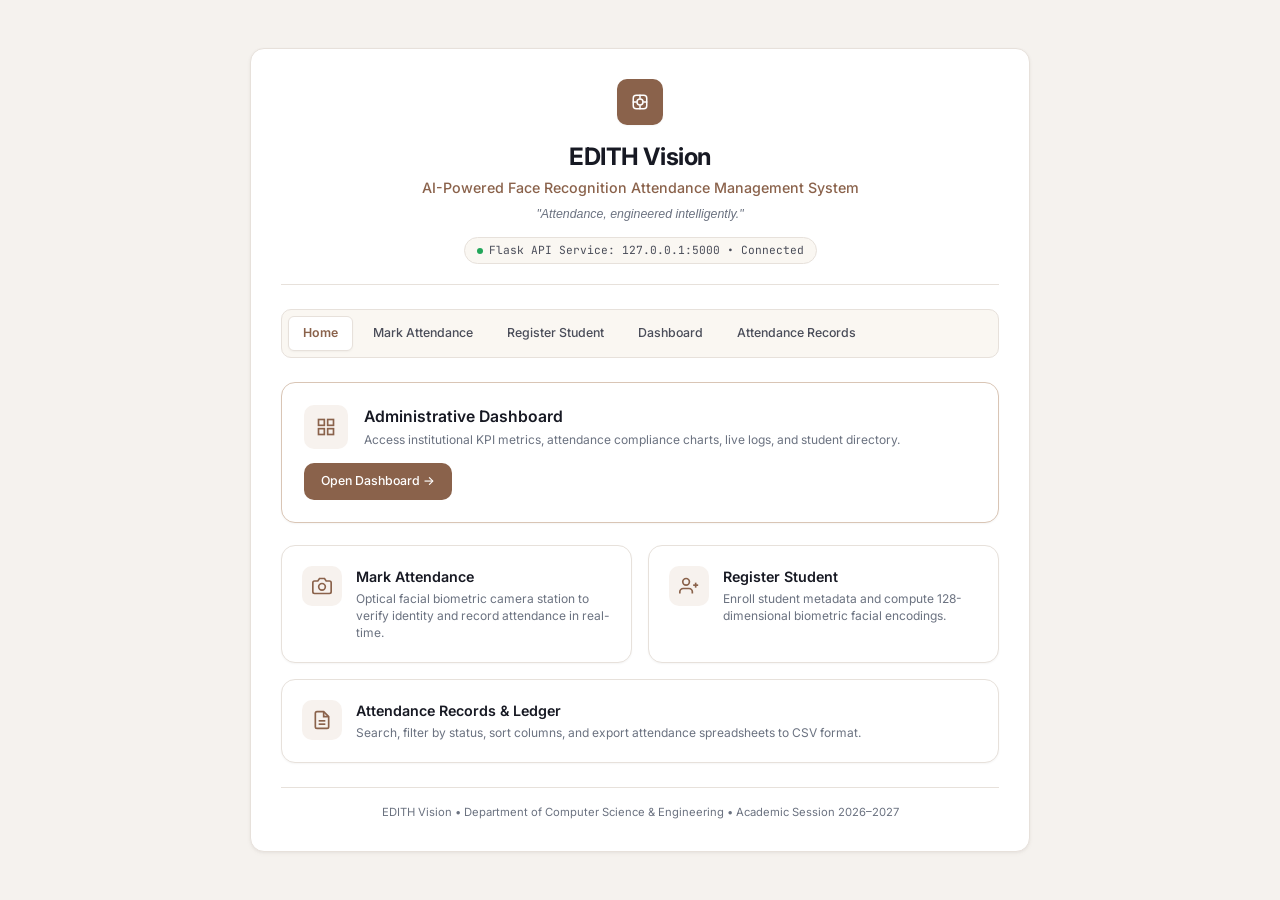
==== commit 0d0fdbba: "Redesign dashboard UI with EDITH Vision branding" ====
--- a/frontend/index.html
+++ b/frontend/index.html
@@ -3,117 +3,61 @@
 <head>
     <meta charset="UTF-8">
     <meta name="viewport" content="width=device-width, initial-scale=1.0">
-    <title>CampusAttend - College Attendance Management System</title>
+    <title>EDITH Vision - AI-Powered Face Recognition Attendance Management System</title>
 
-    <!-- Standard Inter Typography -->
+    <!-- Standard Inter & JetBrains Mono Typography -->
     <link rel="preconnect" href="https://fonts.googleapis.com">
     <link rel="preconnect" href="https://fonts.gstatic.com" crossorigin>
     <link href="https://fonts.googleapis.com/css2?family=Inter:wght@400;500;600;700&family=JetBrains+Mono:wght@400;500;600&display=swap" rel="stylesheet">
 
     <link rel="stylesheet" href="css/style.css">
-    <style>
-        .portal-grid-clean {
-            display: grid;
-            grid-template-columns: repeat(2, 1fr);
-            gap: 16px;
-            margin-top: 24px;
-        }
-        @media (max-width: 640px) {
-            .portal-grid-clean {
-                grid-template-columns: 1fr;
-            }
-        }
-        .portal-card-item {
-            background-color: #ffffff;
-            border: 1px solid var(--color-card-border);
-            border-radius: var(--radius-lg);
-            padding: 20px;
-            text-decoration: none;
-            color: var(--color-text-primary);
-            display: flex;
-            align-items: flex-start;
-            gap: 14px;
-            box-shadow: var(--shadow-xs);
-            transition: border-color var(--transition-fast), box-shadow var(--transition-fast), transform var(--transition-fast);
-        }
-        .portal-card-item:hover {
-            border-color: #cbd5e1;
-            box-shadow: var(--shadow-sm);
-            transform: translateY(-2px);
-        }
-        .portal-card-icon {
-            width: 38px;
-            height: 38px;
-            border-radius: var(--radius-md);
-            background-color: #f1f5f9;
-            color: var(--color-primary);
-            display: flex;
-            align-items: center;
-            justify-content: center;
-            flex-shrink: 0;
-        }
-        .portal-card-icon svg {
-            width: 20px;
-            height: 20px;
-        }
-        .portal-card-title {
-            font-size: 0.95rem;
-            font-weight: 600;
-            color: var(--color-text-primary);
-            margin-bottom: 4px;
-        }
-        .portal-card-desc {
-            font-size: 0.8rem;
-            color: var(--color-text-muted);
-            line-height: 1.4;
-        }
-        .portal-featured-card {
-            background-color: #ffffff;
-            border: 1px solid var(--color-primary-border);
-            border-radius: var(--radius-lg);
-            padding: 22px;
-            display: flex;
-            align-items: center;
-            justify-content: space-between;
-            text-decoration: none;
-            box-shadow: var(--shadow-xs);
-            transition: all var(--transition-fast);
-            margin-top: 20px;
-        }
-        .portal-featured-card:hover {
-            border-color: var(--color-primary);
-            box-shadow: var(--shadow-md);
-        }
-    </style>
 </head>
 
 <body>
     <div class="standalone-container">
-        <div class="standalone-content-card" style="max-width: 760px;">
+        <div class="standalone-content-card" style="max-width: 780px;">
             
+            <!-- Branding Header -->
             <div style="text-align: center; margin-bottom: 24px; padding-bottom: 20px; border-bottom: 1px solid var(--color-card-border);">
-                <div class="brand-icon-wrapper" style="width: 44px; height: 44px; margin: 0 auto 12px; border-radius: var(--radius-md);">
-                    <svg viewBox="0 0 24 24" fill="none" stroke="currentColor" stroke-width="2" width="24" height="24">
-                        <path d="M22 10v6M2 10l10-5 10 5-10 5z"></path>
-                        <path d="M6 12v5c3 3 9 3 12 0v-5"></path>
+                <div class="brand-icon-wrapper" style="width: 46px; height: 46px; margin: 0 auto 14px; border-radius: var(--radius-md);">
+                    <svg viewBox="0 0 24 24" fill="none" stroke="currentColor" stroke-width="2" stroke-linecap="round" stroke-linejoin="round" width="24" height="24">
+                        <rect x="3" y="3" width="18" height="18" rx="4"></rect>
+                        <circle cx="12" cy="12" r="4"></circle>
+                        <line x1="12" y1="3" x2="12" y2="7"></line>
+                        <line x1="12" y1="17" x2="12" y2="21"></line>
+                        <line x1="3" y1="12" x2="7" y2="12"></line>
+                        <line x1="17" y1="12" x2="21" y2="12"></line>
                     </svg>
                 </div>
                 
-                <h1 style="font-size: 1.5rem; font-weight: 700; color: var(--color-text-primary); letter-spacing: -0.02em;">
-                    College Attendance Management System
+                <h1 style="font-size: 1.6rem; font-weight: 700; color: var(--color-text-primary); letter-spacing: -0.02em;">
+                    EDITH Vision
                 </h1>
                 
-                <p style="font-size: 0.875rem; color: var(--color-text-muted); max-width: 520px; margin: 6px auto 0;">
-                    Institutional administrative portal for automated student facial verification, attendance records, and compliance tracking.
+                <p style="font-size: 0.95rem; font-weight: 500; color: var(--color-primary); margin-top: 2px;">
+                    AI-Powered Face Recognition Attendance Management System
                 </p>
 
-                <div style="display: inline-flex; align-items: center; gap: 6px; margin-top: 12px; font-size: 0.75rem; color: var(--color-text-muted); font-family: var(--font-mono);">
+                <p style="font-size: 0.825rem; font-style: italic; color: var(--color-text-muted); max-width: 520px; margin: 6px auto 0;">
+                    "Attendance, engineered intelligently."
+                </p>
+
+                <div style="display: inline-flex; align-items: center; gap: 6px; margin-top: 14px; font-size: 0.75rem; color: var(--color-text-secondary); font-family: var(--font-mono); padding: 4px 12px; background: #FAF7F2; border: 1px solid var(--color-card-border); border-radius: var(--radius-full);">
                     <span style="width: 6px; height: 6px; border-radius: 50%; background-color: var(--color-success);"></span>
-                    <span>Backend Service: 127.0.0.1:5000 (Active)</span>
+                    <span>Flask API Service: 127.0.0.1:5000 • Connected</span>
                 </div>
             </div>
 
-            <!-- Primary Action -->
+            <!-- Main Navigation Strip -->
+            <nav class="main-navigation" aria-label="Main navigation">
+                <a href="index.html" aria-current="page">Home</a>
+                <a href="attendance.html">Mark Attendance</a>
+                <a href="register.html">Register Student</a>
+                <a href="dashboard.html">Dashboard</a>
+                <a href="records.html">Attendance Records</a>
+            </nav>
+
+            <!-- Primary Featured Card -->
             <a href="dashboard.html" class="portal-featured-card">
                 <div style="display: flex; align-items: center; gap: 16px;">
                     <div class="portal-card-icon" style="background-color: var(--color-primary-light); color: var(--color-primary); width: 44px; height: 44px;">
@@ -126,10 +70,10 @@
                     </div>
                     <div>
                         <div class="portal-card-title" style="font-size: 1.05rem;">Administrative Dashboard</div>
-                        <div class="portal-card-desc">Access student statistics, attendance rates, analytics charts, and verification records.</div>
+                        <div class="portal-card-desc">Access institutional KPI metrics, attendance compliance charts, live logs, and student directory.</div>
                     </div>
                 </div>
-                <span class="btn btn-primary" style="padding: 7px 14px; font-size: 0.8rem;">Open Dashboard →</span>
+                <span class="btn btn-primary" style="padding: 8px 16px; font-size: 0.825rem;">Open Dashboard →</span>
             </a>
 
             <!-- Functional Navigation Tiles -->
@@ -142,8 +86,8 @@
                         </svg>
                     </div>
                     <div>
-                        <div class="portal-card-title">Face Recognition</div>
-                        <div class="portal-card-desc">Optical facial biometric camera station to verify identity and record attendance.</div>
+                        <div class="portal-card-title">Mark Attendance</div>
+                        <div class="portal-card-desc">Optical facial biometric camera station to verify identity and record attendance in real-time.</div>
                     </div>
                 </a>
 
@@ -158,7 +102,7 @@
                     </div>
                     <div>
                         <div class="portal-card-title">Register Student</div>
-                        <div class="portal-card-desc">Enroll student details and generate 128-dimensional facial encodings.</div>
+                        <div class="portal-card-desc">Enroll student metadata and compute 128-dimensional biometric facial encodings.</div>
                     </div>
                 </a>
 
@@ -173,13 +117,13 @@
                     </div>
                     <div>
                         <div class="portal-card-title">Attendance Records & Ledger</div>
-                        <div class="portal-card-desc">Search, filter by status, sort columns, and export attendance spreadsheets to CSV.</div>
+                        <div class="portal-card-desc">Search, filter by status, sort columns, and export attendance spreadsheets to CSV format.</div>
                     </div>
                 </a>
             </div>
 
             <div style="margin-top: 24px; padding-top: 16px; border-top: 1px solid var(--color-card-border); text-align: center; font-size: 0.75rem; color: var(--color-text-muted);">
-                Department of Computer Science & Engineering • Academic Session 2026–2027
+                EDITH Vision • Department of Computer Science & Engineering • Academic Session 2026–2027
             </div>
 
         </div>
--- a/frontend/css/style.css
+++ b/frontend/css/style.css
@@ -1,78 +1,87 @@
 /* ==========================================================================
-   CAMPUS ATTENDANCE MANAGEMENT SYSTEM - ENTERPRISE DESIGN SYSTEM
-   Professional SaaS / Administrative Dashboard Stylesheet
+   EDITH VISION // AI-POWERED FACE RECOGNITION ATTENDANCE MANAGEMENT SYSTEM
+   Institutional Administration & Biometric Verification System
+   Design System: Warm Ivory, Soft Cream, Warm Bronze & Deep Charcoal
    ========================================================================== */
 
 /* --------------------------------------------------------------------------
    1. DESIGN TOKENS & SYSTEM VARIABLES
    -------------------------------------------------------------------------- */
 :root {
-    /* Brand & Primary Neutrals */
-    --color-sidebar-bg: #0f172a;       /* Deep navy / slate-900 */
-    --color-sidebar-hover: #1e293b;    /* Slate-800 */
-    --color-sidebar-active: #1e293b;
-    --color-sidebar-text: #94a3b8;     /* Slate-400 */
-    --color-sidebar-text-active: #ffffff;
-    --color-sidebar-border: #1e293b;
-
-    /* Content Canvas & Surfaces */
-    --color-canvas-bg: #f8fafc;        /* Neutral light gray (slate-50) */
-    --color-card-bg: #ffffff;          /* Pure white card surface */
-    --color-card-border: #e2e8f0;      /* Slate-200 */
-    --color-card-border-subtle: #f1f5f9;
-    --color-table-header-bg: #f8fafc;
-    --color-table-row-hover: #f8fafc;
-
-    /* Single Professional Primary Accent */
-    --color-primary: #2563eb;          /* Enterprise Royal Blue */
-    --color-primary-hover: #1d4ed8;
-    --color-primary-light: #eff6ff;
-    --color-primary-border: #bfdbfe;
+    /* Main Background & Surfaces (Warm Ivory & Soft Cream Palette) */
+    --color-canvas-bg: #F5F2EE;            /* Warm ivory primary background */
+    --color-secondary-bg: #EEEAE5;         /* Soft cream secondary background */
+    --color-card-bg: #FFFFFF;              /* Pure white card surface */
+    --color-card-border: #E7E1DB;          /* Soft warm gray border */
+    --color-card-border-subtle: #F0EBE5;   /* Subtle row divider */
+    
+    /* Sidebar Surface (Light Warm Ivory) */
+    --color-sidebar-bg: #FAF7F2;          /* Light warm background for sidebar */
+    --color-sidebar-border: #E7E1DB;      /* Border separating sidebar from content */
+    --color-sidebar-text: #4A4D59;        /* Medium dark charcoal text */
+    --color-sidebar-text-active: #8A624B; /* Warm bronze active text */
+    --color-sidebar-hover: #EFEAE3;       /* Hover warm beige */
+    --color-sidebar-active-bg: #EAE3D9;   /* Active background tint */
+    
+    /* Primary & Secondary Brand Colors */
+    --color-primary: #8A624B;             /* Primary Warm Bronze */
+    --color-primary-hover: #75513C;       /* Darker bronze for button hover */
+    --color-primary-light: #F7F2EE;       /* Bronze tint for subtle fills */
+    --color-primary-border: #D9C5B5;      /* Subtle bronze border */
+    --color-secondary-brand: #A47A60;     /* Secondary Taupe */
+    
+    /* Typography & Neutral Text */
+    --color-text-primary: #171923;        /* Deep charcoal */
+    --color-text-secondary: #4A4D59;      /* Slate charcoal for body */
+    --color-text-muted: #6B7280;          /* Muted gray for captions & timestamps */
+    --color-text-light: #9CA3AF;          /* Light gray for disabled or icons */
 
     /* Semantic Status Colors */
-    --color-success: #16a34a;          /* Green - Present / Verified */
-    --color-success-bg: #f0fdf4;
-    --color-success-border: #bbf7d0;
-
-    --color-danger: #dc2626;           /* Red - Absent / Error */
-    --color-danger-bg: #fef2f2;
-    --color-danger-border: #fecaca;
-
-    --color-warning: #d97706;          /* Amber - Warning */
-    --color-warning-bg: #fffbeb;
-    --color-warning-border: #fde68a;
-
-    --color-info: #0284c7;             /* Sky / Info */
-    --color-info-bg: #f0f9ff;
-    --color-info-border: #bae6fd;
-
-    /* Typography Colors */
-    --color-text-primary: #0f172a;     /* Slate-900 */
-    --color-text-secondary: #475569;   /* Slate-600 */
-    --color-text-muted: #64748b;       /* Slate-500 */
-    --color-text-light: #94a3b8;       /* Slate-400 */
+    --color-success: #22A65A;             /* Natural Green - Present / Verified */
+    --color-success-bg: #E5F5E9;          /* Soft green badge background */
+    --color-success-border: #BDE4CD;      /* Soft green border */
+
+    --color-danger: #E83F43;              /* Restrained Red - Absent / Error */
+    --color-danger-bg: #FCE8E7;           /* Soft red badge background */
+    --color-danger-border: #F7BDBD;       /* Soft red border */
+
+    --color-warning: #D99A32;             /* Muted Amber - Warning / Pending */
+    --color-warning-bg: #FEF7EA;
+    --color-warning-border: #F5DFB3;
+
+    --color-info: #8A624B;                /* System Info uses bronze accent */
+    --color-info-bg: #F7F2EE;
+    --color-info-border: #D9C5B5;
+
+    --color-accent: #D9C5B5;              /* Warm sand / taupe accent */
+
+    /* Table Colors */
+    --color-table-header-bg: #FAF8F5;
+    --color-table-row-hover: #F8F5F0;
 
     /* Typography Fonts */
     --font-sans: 'Inter', -apple-system, BlinkMacSystemFont, 'Segoe UI', Roboto, Helvetica, Arial, sans-serif;
     --font-mono: 'JetBrains Mono', 'SF Mono', Consolas, monospace;
 
     /* Structural Dimensions */
-    --sidebar-width: 256px;
+    --sidebar-width: 224px;               /* 210-230px standard */
     --header-height: 64px;
-    --radius-sm: 4px;
-    --radius-md: 6px;
-    --radius-lg: 8px;
+    --radius-sm: 6px;
+    --radius-md: 10px;
+    --radius-lg: 14px;
+    --radius-xl: 18px;
     --radius-full: 9999px;
 
-    /* Subtle Elevation Shadows (Enterprise SaaS standard) */
-    --shadow-xs: 0 1px 2px 0 rgba(0, 0, 0, 0.05);
-    --shadow-sm: 0 1px 3px 0 rgba(0, 0, 0, 0.1), 0 1px 2px -1px rgba(0, 0, 0, 0.1);
-    --shadow-md: 0 4px 6px -1px rgba(0, 0, 0, 0.08), 0 2px 4px -2px rgba(0, 0, 0, 0.05);
-    --shadow-lg: 0 10px 15px -3px rgba(0, 0, 0, 0.08), 0 4px 6px -4px rgba(0, 0, 0, 0.04);
-
-    /* Transitions (Fast & purposeful) */
+    /* Soft, Realistic Elevation Shadows */
+    --shadow-xs: 0 1px 2px 0 rgba(23, 25, 35, 0.04);
+    --shadow-sm: 0 1px 3px 0 rgba(23, 25, 35, 0.05), 0 2px 6px -1px rgba(138, 98, 75, 0.04);
+    --shadow-md: 0 4px 12px -2px rgba(23, 25, 35, 0.06), 0 2px 4px -2px rgba(138, 98, 75, 0.03);
+    --shadow-lg: 0 12px 24px -4px rgba(23, 25, 35, 0.08), 0 4px 8px -2px rgba(138, 98, 75, 0.04);
+
+    /* Purposeful Restrained Transitions */
     --transition-fast: 150ms ease;
     --transition-normal: 200ms ease;
+    --focus-ring: 0 0 0 3px rgba(138, 98, 75, 0.20);
 }
 
 /* --------------------------------------------------------------------------
@@ -100,6 +109,58 @@
     min-height: 100vh;
 }
 
+button,
+input,
+select,
+textarea {
+    font: inherit;
+    color: inherit;
+}
+
+button,
+[role="button"] {
+    -webkit-tap-highlight-color: transparent;
+}
+
+button:focus-visible,
+a:focus-visible,
+input:focus-visible,
+select:focus-visible,
+textarea:focus-visible,
+[tabindex]:focus-visible {
+    outline: none;
+    box-shadow: var(--focus-ring);
+}
+
+button:disabled,
+input:disabled,
+select:disabled,
+textarea:disabled {
+    cursor: not-allowed;
+    opacity: 0.65;
+}
+
+img,
+svg,
+video,
+canvas {
+    max-width: 100%;
+}
+
+img,
+video {
+    height: auto;
+}
+
+table {
+    border-collapse: collapse;
+}
+
+::selection {
+    color: #ffffff;
+    background: var(--color-primary);
+}
+
 /* --------------------------------------------------------------------------
    3. APP SHELL ARCHITECTURE (LEFT SIDEBAR + MAIN WORKSPACE)
    -------------------------------------------------------------------------- */
@@ -108,7 +169,7 @@
     min-height: 100vh;
 }
 
-/* Left Sidebar */
+/* Left Sidebar - Warm Ivory / Beige Enterprise Theme */
 .app-sidebar {
     width: var(--sidebar-width);
     background-color: var(--color-sidebar-bg);
@@ -123,19 +184,20 @@
     transition: transform var(--transition-normal);
 }
 
-/* Institutional Logo & System Branding */
+/* EDITH Vision Wordmark & Aperture Logo */
 .sidebar-brand {
     height: var(--header-height);
-    padding: 0 20px;
+    padding: 0 18px;
     display: flex;
     align-items: center;
     gap: 12px;
-    border-bottom: 1px solid rgba(255, 255, 255, 0.08);
+    border-bottom: 1px solid var(--color-sidebar-border);
+    background-color: #FAF7F2;
 }
 
 .brand-icon-wrapper {
-    width: 32px;
-    height: 32px;
+    width: 34px;
+    height: 34px;
     border-radius: var(--radius-md);
     background-color: var(--color-primary);
     display: flex;
@@ -143,6 +205,7 @@
     justify-content: center;
     color: #ffffff;
     flex-shrink: 0;
+    box-shadow: var(--shadow-xs);
 }
 
 .brand-icon-wrapper svg {
@@ -156,46 +219,59 @@
 }
 
 .brand-title {
-    font-size: 0.95rem;
+    font-size: 1rem;
     font-weight: 700;
-    color: #ffffff;
+    color: var(--color-text-primary);
     letter-spacing: -0.01em;
-    line-height: 1.2;
+    line-height: 1.15;
+    display: flex;
+    align-items: center;
+    gap: 4px;
+}
+
+.brand-title-sub {
+    font-size: 0.725rem;
+    font-weight: 600;
+    letter-spacing: 0.12em;
+    color: var(--color-primary);
+    text-transform: uppercase;
 }
 
 .brand-badge {
     font-size: 0.7rem;
-    color: #94a3b8;
+    color: var(--color-text-muted);
     font-weight: 500;
+    line-height: 1.2;
+    margin-top: 1px;
 }
 
 /* Sidebar Navigation Items */
 .sidebar-nav {
     flex: 1;
-    padding: 16px 12px;
+    padding: 16px 10px;
     display: flex;
     flex-direction: column;
-    gap: 3px;
+    gap: 4px;
     overflow-y: auto;
 }
 
 .nav-section-title {
-    font-size: 0.7rem;
+    font-size: 0.675rem;
     font-weight: 600;
     text-transform: uppercase;
-    letter-spacing: 0.06em;
-    color: #64748b;
+    letter-spacing: 0.08em;
+    color: var(--color-text-muted);
     padding: 14px 12px 6px;
 }
 
 .nav-item {
     display: flex;
     align-items: center;
-    gap: 12px;
+    gap: 11px;
     padding: 9px 12px;
     border-radius: var(--radius-md);
     color: var(--color-sidebar-text);
-    font-size: 0.875rem;
+    font-size: 0.85rem;
     font-weight: 500;
     border: none;
     background: transparent;
@@ -208,29 +284,29 @@
 .nav-item svg {
     width: 18px;
     height: 18px;
-    color: #64748b;
+    color: var(--color-text-muted);
     flex-shrink: 0;
     transition: color var(--transition-fast);
 }
 
 .nav-item:hover {
     background-color: var(--color-sidebar-hover);
-    color: #ffffff;
+    color: var(--color-text-primary);
 }
 
 .nav-item:hover svg {
-    color: #ffffff;
+    color: var(--color-primary);
 }
 
 .nav-item.active {
-    background-color: rgba(37, 99, 235, 0.15);
-    color: #ffffff;
+    background-color: var(--color-sidebar-active-bg);
+    color: var(--color-primary);
     font-weight: 600;
     position: relative;
 }
 
 .nav-item.active svg {
-    color: #60a5fa;
+    color: var(--color-primary);
 }
 
 .nav-item.active::before {
@@ -240,15 +316,15 @@
     top: 6px;
     bottom: 6px;
     width: 3px;
-    background-color: #3b82f6;
-    border-radius: 0 2px 2px 0;
+    background-color: var(--color-primary);
+    border-radius: 0 3px 3px 0;
 }
 
 /* Sidebar User / System Profile Footer */
 .sidebar-footer {
     padding: 14px 16px;
-    border-top: 1px solid rgba(255, 255, 255, 0.08);
-    background-color: rgba(0, 0, 0, 0.15);
+    border-top: 1px solid var(--color-sidebar-border);
+    background-color: #F5F0E8;
 }
 
 .user-profile-badge {
@@ -258,16 +334,18 @@
 }
 
 .user-avatar {
-    width: 32px;
-    height: 32px;
+    width: 34px;
+    height: 34px;
     border-radius: var(--radius-full);
-    background-color: #334155;
-    color: #ffffff;
+    background-color: #E2D9CE;
+    color: var(--color-primary);
+    border: 1px solid var(--color-primary-border);
     display: flex;
     align-items: center;
     justify-content: center;
-    font-size: 0.75rem;
-    font-weight: 600;
+    font-size: 0.8rem;
+    font-weight: 700;
+    flex-shrink: 0;
 }
 
 .user-info {
@@ -277,9 +355,9 @@
 }
 
 .user-name {
-    font-size: 0.8rem;
-    font-weight: 600;
-    color: #ffffff;
+    font-size: 0.825rem;
+    font-weight: 600;
+    color: var(--color-text-primary);
     white-space: nowrap;
     overflow: hidden;
     text-overflow: ellipsis;
@@ -287,10 +365,10 @@
 
 .user-role {
     font-size: 0.7rem;
-    color: #94a3b8;
-    display: flex;
-    align-items: center;
-    gap: 4px;
+    color: var(--color-text-muted);
+    display: flex;
+    align-items: center;
+    gap: 5px;
 }
 
 .user-status-dot {
@@ -301,7 +379,7 @@
 }
 
 /* --------------------------------------------------------------------------
-   4. TOP BAR & MAIN CONTENT WRAPPER
+   4. TOP BAR & MAIN WORKSPACE
    -------------------------------------------------------------------------- */
 .app-main {
     flex: 1;
@@ -316,7 +394,7 @@
 /* Top Sticky Header */
 .app-header {
     height: var(--header-height);
-    background-color: #ffffff;
+    background-color: #FFFFFF;
     border-bottom: 1px solid var(--color-card-border);
     padding: 0 28px;
     display: flex;
@@ -325,6 +403,7 @@
     position: sticky;
     top: 0;
     z-index: 40;
+    box-shadow: var(--shadow-xs);
 }
 
 .header-left {
@@ -348,6 +427,7 @@
 
 .menu-toggle-btn:hover {
     background-color: var(--color-canvas-bg);
+    border-color: #D9C5B5;
 }
 
 .page-breadcrumb {
@@ -375,9 +455,10 @@
     gap: 6px;
     font-size: 0.75rem;
     font-weight: 500;
-    color: var(--color-text-muted);
-    padding: 4px 10px;
-    background-color: #f1f5f9;
+    color: var(--color-text-secondary);
+    padding: 5px 11px;
+    background-color: #F8F5F0;
+    border: 1px solid var(--color-card-border);
     border-radius: var(--radius-md);
     font-family: var(--font-mono);
 }
@@ -394,8 +475,8 @@
     font-size: 0.8rem;
     font-weight: 500;
     color: var(--color-text-secondary);
-    padding: 5px 10px;
-    background-color: #f8fafc;
+    padding: 5px 11px;
+    background-color: #FFFFFF;
     border: 1px solid var(--color-card-border);
     border-radius: var(--radius-md);
 }
@@ -403,7 +484,7 @@
 /* Page Workspace Viewport */
 .content-viewport {
     flex: 1;
-    padding: 28px;
+    padding: 24px 28px 36px;
     max-width: 1400px;
     width: 100%;
     margin: 0 auto;
@@ -416,17 +497,17 @@
 
 .view-section.active-view {
     display: block;
-    animation: fadeIn 150ms ease-out forwards;
+    animation: fadeIn 180ms ease-out forwards;
 }
 
 @keyframes fadeIn {
-    from { opacity: 0; }
-    to { opacity: 1; }
+    from { opacity: 0; transform: translateY(3px); }
+    to { opacity: 1; transform: translateY(0); }
 }
 
 /* Page Header Block */
 .page-header-block {
-    margin-bottom: 24px;
+    margin-bottom: 22px;
     display: flex;
     justify-content: space-between;
     align-items: flex-end;
@@ -443,7 +524,7 @@
 }
 
 .page-description {
-    font-size: 0.875rem;
+    font-size: 0.85rem;
     color: var(--color-text-muted);
     margin-top: 4px;
 }
@@ -455,12 +536,213 @@
 }
 
 /* --------------------------------------------------------------------------
-   5. DASHBOARD KPI ANALYTICS CARDS (CLEAN, FLAT, ENTERPRISE-GRADE)
+   5. REFINED CAMPUS HERO BANNER & QUICK ACTIONS STRIP
+   -------------------------------------------------------------------------- */
+.campus-hero-banner {
+    position: relative;
+    background: 
+        linear-gradient(135deg, rgba(23, 25, 35, 0.86) 0%, rgba(46, 36, 30, 0.80) 50%, rgba(138, 98, 75, 0.74) 100%),
+        url("https://coeruniversity.ac.in/assets/images/home/about_bg.webp") center center / cover no-repeat;
+    border-radius: var(--radius-lg);
+    padding: 28px 32px;
+    color: #FFFFFF;
+    margin-bottom: 24px;
+    overflow: hidden;
+    box-shadow: var(--shadow-sm);
+    display: flex;
+    justify-content: space-between;
+    align-items: center;
+    flex-wrap: wrap;
+    gap: 20px;
+    border: 1px solid rgba(217, 197, 181, 0.28);
+}
+
+/* Subtle architectural geometry pattern overlay */
+.campus-hero-banner::before {
+    content: '';
+    position: absolute;
+    top: 0;
+    right: 0;
+    bottom: 0;
+    left: 0;
+    background: 
+        radial-gradient(circle at 85% 30%, rgba(217, 197, 181, 0.12) 0%, transparent 45%),
+        linear-gradient(90deg, rgba(255, 255, 255, 0.015) 1px, transparent 1px),
+        linear-gradient(rgba(255, 255, 255, 0.015) 1px, transparent 1px);
+    background-size: 100% 100%, 28px 28px, 28px 28px;
+    pointer-events: none;
+}
+
+.hero-content {
+    position: relative;
+    z-index: 1;
+    max-width: 680px;
+}
+
+.hero-pill-badge {
+    display: inline-flex;
+    align-items: center;
+    gap: 6px;
+    padding: 4px 10px;
+    background-color: rgba(255, 255, 255, 0.12);
+    border: 1px solid rgba(255, 255, 255, 0.18);
+    border-radius: var(--radius-full);
+    font-size: 0.725rem;
+    font-weight: 600;
+    letter-spacing: 0.06em;
+    text-transform: uppercase;
+    color: #F5EFEA;
+    margin-bottom: 10px;
+}
+
+.hero-greeting {
+    font-size: 1.55rem;
+    font-weight: 700;
+    letter-spacing: -0.02em;
+    line-height: 1.2;
+    margin-bottom: 4px;
+    color: #FFFFFF;
+}
+
+.hero-title {
+    font-size: 1rem;
+    font-weight: 500;
+    color: #EBDED3;
+    display: flex;
+    align-items: center;
+    gap: 8px;
+    margin-bottom: 6px;
+}
+
+.hero-title strong {
+    color: #FFFFFF;
+    font-weight: 700;
+}
+
+.hero-tagline {
+    font-size: 0.85rem;
+    color: #D9C5B5;
+    font-style: italic;
+    line-height: 1.4;
+}
+
+.hero-stats-panel {
+    position: relative;
+    z-index: 1;
+    display: flex;
+    flex-direction: column;
+    gap: 8px;
+    background: rgba(23, 25, 35, 0.65);
+    backdrop-filter: blur(8px);
+    -webkit-backdrop-filter: blur(8px);
+    border: 1px solid rgba(255, 255, 255, 0.16);
+    padding: 14px 18px;
+    border-radius: var(--radius-md);
+    min-width: 220px;
+}
+
+.hero-stat-row {
+    display: flex;
+    justify-content: space-between;
+    align-items: center;
+    font-size: 0.775rem;
+    gap: 16px;
+}
+
+.hero-stat-label {
+    color: #D9C5B5;
+}
+
+.hero-stat-value {
+    color: #FFFFFF;
+    font-weight: 600;
+    font-family: var(--font-mono);
+}
+
+/* Quick Actions Card Strip */
+.quick-actions-bar {
+    display: grid;
+    grid-template-columns: repeat(4, 1fr);
+    gap: 14px;
+    margin-bottom: 24px;
+}
+
+@media (max-width: 900px) {
+    .quick-actions-bar {
+        grid-template-columns: repeat(2, 1fr);
+    }
+}
+
+@media (max-width: 520px) {
+    .quick-actions-bar {
+        grid-template-columns: 1fr;
+    }
+}
+
+.quick-action-btn {
+    background-color: var(--color-card-bg);
+    border: 1px solid var(--color-card-border);
+    border-radius: var(--radius-md);
+    padding: 14px 16px;
+    display: flex;
+    align-items: center;
+    gap: 12px;
+    cursor: pointer;
+    text-align: left;
+    transition: all var(--transition-fast);
+    box-shadow: var(--shadow-xs);
+    text-decoration: none;
+    color: var(--color-text-primary);
+}
+
+.quick-action-btn:hover {
+    border-color: var(--color-primary-border);
+    background-color: #FAF8F5;
+    box-shadow: var(--shadow-sm);
+    transform: translateY(-1px);
+}
+
+.quick-action-icon {
+    width: 36px;
+    height: 36px;
+    border-radius: var(--radius-md);
+    background-color: var(--color-primary-light);
+    color: var(--color-primary);
+    display: flex;
+    align-items: center;
+    justify-content: center;
+    flex-shrink: 0;
+}
+
+.quick-action-icon svg {
+    width: 18px;
+    height: 18px;
+}
+
+.quick-action-info {
+    display: flex;
+    flex-direction: column;
+}
+
+.quick-action-title {
+    font-size: 0.85rem;
+    font-weight: 600;
+    color: var(--color-text-primary);
+    line-height: 1.25;
+}
+
+.quick-action-desc {
+    font-size: 0.725rem;
+    color: var(--color-text-muted);
+}
+
+/* --------------------------------------------------------------------------
+   6. DASHBOARD KPI CARDS (CLEAN, WARM, INSTITUTIONAL)
    -------------------------------------------------------------------------- */
 .kpi-grid {
     display: grid;
     grid-template-columns: repeat(4, 1fr);
-    gap: 18px;
+    gap: 16px;
     margin-bottom: 24px;
 }
 
@@ -470,7 +752,7 @@
     }
 }
 
-@media (max-width: 600px) {
+@media (max-width: 580px) {
     .kpi-grid {
         grid-template-columns: 1fr;
     }
@@ -480,7 +762,7 @@
     background-color: var(--color-card-bg);
     border: 1px solid var(--color-card-border);
     border-radius: var(--radius-lg);
-    padding: 20px;
+    padding: 18px 20px;
     box-shadow: var(--shadow-xs);
     display: flex;
     flex-direction: column;
@@ -489,7 +771,7 @@
 }
 
 .kpi-card:hover {
-    border-color: #cbd5e1;
+    border-color: #D9C5B5;
     box-shadow: var(--shadow-sm);
 }
 
@@ -504,16 +786,16 @@
     font-size: 0.725rem;
     font-weight: 600;
     text-transform: uppercase;
-    letter-spacing: 0.05em;
+    letter-spacing: 0.06em;
     color: var(--color-text-muted);
 }
 
 .kpi-icon {
-    width: 30px;
-    height: 30px;
+    width: 32px;
+    height: 32px;
     border-radius: var(--radius-md);
-    background-color: #f1f5f9;
-    color: #475569;
+    background-color: var(--color-primary-light);
+    color: var(--color-primary);
     display: flex;
     align-items: center;
     justify-content: center;
@@ -527,12 +809,12 @@
 .kpi-body {
     display: flex;
     align-items: baseline;
-    gap: 8px;
+    gap: 4px;
     margin-bottom: 8px;
 }
 
 .kpi-value {
-    font-size: 1.85rem;
+    font-size: 1.95rem;
     font-weight: 700;
     color: var(--color-text-primary);
     line-height: 1;
@@ -541,7 +823,7 @@
 }
 
 .kpi-unit {
-    font-size: 1.1rem;
+    font-size: 1.15rem;
     font-weight: 600;
     color: var(--color-text-secondary);
 }
@@ -558,7 +840,7 @@
     font-weight: 600;
     display: inline-flex;
     align-items: center;
-    gap: 3px;
+    gap: 4px;
 }
 
 .kpi-indicator.positive {
@@ -574,7 +856,7 @@
 }
 
 /* --------------------------------------------------------------------------
-   6. ATTENDANCE ANALYTICS SECTION (CHARTS & DISTRIBUTION)
+   7. ATTENDANCE ANALYTICS SECTION (DATA CHARTS & RATIO PANELS)
    -------------------------------------------------------------------------- */
 .analytics-section-grid {
     display: grid;
@@ -603,7 +885,7 @@
     display: flex;
     align-items: center;
     justify-content: space-between;
-    background-color: #ffffff;
+    background-color: #FFFFFF;
 }
 
 .panel-title {
@@ -615,6 +897,7 @@
 .panel-subtitle {
     font-size: 0.775rem;
     color: var(--color-text-muted);
+    margin-top: 1px;
 }
 
 .panel-body {
@@ -629,11 +912,11 @@
 .chart-bars-wrap {
     display: flex;
     align-items: flex-end;
-    gap: 20px;
+    gap: 24px;
     height: 160px;
     padding-top: 10px;
-    border-bottom: 1px solid #cbd5e1;
-    margin-bottom: 12px;
+    border-bottom: 1px solid var(--color-card-border);
+    margin-bottom: 14px;
 }
 
 .chart-bar-group {
@@ -647,16 +930,17 @@
 }
 
 .chart-bar-value {
-    font-size: 0.75rem;
+    font-size: 0.775rem;
     font-weight: 600;
     color: var(--color-text-secondary);
+    font-family: var(--font-mono);
 }
 
 .chart-bar-track {
     width: 100%;
-    max-width: 48px;
+    max-width: 52px;
     height: 120px;
-    background-color: #f1f5f9;
+    background-color: var(--color-secondary-bg);
     border-radius: 4px 4px 0 0;
     display: flex;
     align-items: flex-end;
@@ -689,8 +973,9 @@
     display: flex;
     align-items: center;
     justify-content: center;
-    gap: 24px;
+    gap: 20px;
     padding-top: 8px;
+    flex-wrap: wrap;
 }
 
 .legend-item {
@@ -740,7 +1025,7 @@
 .breakdown-bar {
     width: 100%;
     height: 6px;
-    background-color: #f1f5f9;
+    background-color: var(--color-secondary-bg);
     border-radius: var(--radius-full);
     overflow: hidden;
 }
@@ -752,7 +1037,7 @@
 }
 
 /* --------------------------------------------------------------------------
-   7. ATTENDANCE DATA TABLE (PRIMARY DATA MANAGEMENT)
+   8. ATTENDANCE DATA TABLES (PRIMARY LEDGER & LISTS)
    -------------------------------------------------------------------------- */
 .data-table-wrapper {
     background-color: var(--color-card-bg);
@@ -771,7 +1056,7 @@
     justify-content: space-between;
     flex-wrap: wrap;
     gap: 12px;
-    background-color: #ffffff;
+    background-color: #FFFFFF;
 }
 
 .table-search-input {
@@ -787,14 +1072,14 @@
     font-size: 0.85rem;
     font-family: var(--font-sans);
     color: var(--color-text-primary);
-    background-color: #ffffff;
+    background-color: #FFFFFF;
     outline: none;
     transition: border-color var(--transition-fast), box-shadow var(--transition-fast);
 }
 
 .table-search-input input:focus {
     border-color: var(--color-primary);
-    box-shadow: 0 0 0 3px rgba(37, 99, 235, 0.1);
+    box-shadow: 0 0 0 3px rgba(138, 98, 75, 0.12);
 }
 
 .table-search-input svg {
@@ -822,7 +1107,7 @@
     font-size: 0.85rem;
     font-family: var(--font-sans);
     color: var(--color-text-secondary);
-    background-color: #ffffff;
+    background-color: #FFFFFF;
     outline: none;
     cursor: pointer;
 }
@@ -832,7 +1117,7 @@
     border-color: var(--color-primary);
 }
 
-/* Pure Clean Institutional Table */
+/* Institutional Clean Table */
 .table-responsive,
 .modern-table-container {
     width: 100%;
@@ -899,14 +1184,14 @@
     width: 32px;
     height: 32px;
     border-radius: var(--radius-md);
-    background-color: #f1f5f9;
-    border: 1px solid #e2e8f0;
+    background-color: var(--color-secondary-bg);
+    border: 1px solid var(--color-card-border);
     display: flex;
     align-items: center;
     justify-content: center;
-    font-size: 0.8rem;
-    font-weight: 600;
-    color: var(--color-text-secondary);
+    font-size: 0.775rem;
+    font-weight: 600;
+    color: var(--color-primary);
     flex-shrink: 0;
     overflow: hidden;
 }
@@ -929,7 +1214,7 @@
 }
 
 .student-identity-sub {
-    font-size: 0.75rem;
+    font-size: 0.725rem;
     color: var(--color-text-muted);
 }
 
@@ -986,7 +1271,7 @@
 /* Empty & Loading States */
 .table-empty-row,
 .table-empty-state {
-    padding: 48px 20px;
+    padding: 44px 20px;
     text-align: center;
     color: var(--color-text-muted);
 }
@@ -1000,8 +1285,8 @@
 }
 
 .empty-state-content svg {
-    width: 36px;
-    height: 36px;
+    width: 34px;
+    height: 34px;
     color: var(--color-text-muted);
 }
 
@@ -1014,12 +1299,12 @@
 }
 
 /* --------------------------------------------------------------------------
-   8. FACE RECOGNITION CAMERA (PROFESSIONAL BIOMETRIC VIEWPORT)
+   9. FACE RECOGNITION CAMERA (PRECISION BIOMETRIC VIEWPORT)
    -------------------------------------------------------------------------- */
 .camera-layout-grid {
     display: grid;
-    grid-template-columns: 1.3fr 0.9fr;
-    gap: 24px;
+    grid-template-columns: 1.35fr 0.85fr;
+    gap: 22px;
     align-items: start;
 }
 
@@ -1058,8 +1343,8 @@
     width: 100%;
     aspect-ratio: 4 / 3;
     max-height: 420px;
-    background-color: #0f172a;
-    border: 1px solid #cbd5e1;
+    background-color: #171923;
+    border: 1px solid var(--color-card-border);
     border-radius: var(--radius-md);
     overflow: hidden;
     display: flex;
@@ -1076,24 +1361,55 @@
     display: block;
 }
 
-/* Minimal Face Alignment Frame */
+/* Subtle Computer Vision Reticle & Aperture Focus Frame */
 .face-alignment-box,
 .face-reticle {
     position: absolute;
-    width: 200px;
-    height: 240px;
+    width: 210px;
+    height: 250px;
     border: 1.5px dashed rgba(255, 255, 255, 0.45);
-    border-radius: 8px;
+    border-radius: 12px;
     pointer-events: none;
     z-index: 5;
-    transition: border-color var(--transition-fast);
+    transition: all var(--transition-fast);
+}
+
+/* Reticle Corner Brackets */
+.face-alignment-box::before,
+.face-reticle::before,
+.face-alignment-box::after,
+.face-reticle::after {
+    content: '';
+    position: absolute;
+    width: 16px;
+    height: 16px;
+    border-color: rgba(217, 197, 181, 0.85);
+    border-style: solid;
+    pointer-events: none;
+}
+
+.face-alignment-box::before,
+.face-reticle::before {
+    top: -2px;
+    left: -2px;
+    border-width: 2.5px 0 0 2.5px;
+    border-radius: 4px 0 0 0;
+}
+
+.face-alignment-box::after,
+.face-reticle::after {
+    bottom: -2px;
+    right: -2px;
+    border-width: 0 2.5px 2.5px 0;
+    border-radius: 0 0 4px 0;
 }
 
 .camera-feed-viewport.scanning .face-alignment-box,
 .camera-stage.scanning .face-alignment-box,
 .camera-stage.scanning .face-reticle {
-    border-color: #60a5fa;
+    border-color: var(--color-secondary-brand);
     border-style: solid;
+    box-shadow: 0 0 0 2px rgba(138, 98, 75, 0.25);
 }
 
 .camera-feed-viewport.verified .face-alignment-box,
@@ -1101,6 +1417,7 @@
 .camera-stage.matched .face-reticle {
     border-color: var(--color-success);
     border-style: solid;
+    box-shadow: 0 0 0 2px rgba(34, 166, 90, 0.35);
 }
 
 .camera-controls-bar {
@@ -1122,8 +1439,8 @@
 .status-callout {
     padding: 12px 16px;
     border-radius: var(--radius-md);
-    border: 1px solid #e2e8f0;
-    background-color: #f8fafc;
+    border: 1px solid var(--color-card-border);
+    background-color: #FAF8F5;
     font-size: 0.85rem;
     color: var(--color-text-secondary);
     display: flex;
@@ -1137,6 +1454,7 @@
     background-color: var(--color-success-bg);
     border-color: var(--color-success-border);
     color: var(--color-success);
+    font-weight: 500;
 }
 
 .status-callout-clean.error,
@@ -1144,20 +1462,22 @@
     background-color: var(--color-danger-bg);
     border-color: var(--color-danger-border);
     color: var(--color-danger);
+    font-weight: 500;
 }
 
 .status-callout-clean.processing,
 .status-callout.processing {
-    background-color: var(--color-info-bg);
-    border-color: var(--color-info-border);
-    color: var(--color-info);
+    background-color: var(--color-primary-light);
+    border-color: var(--color-primary-border);
+    color: var(--color-primary);
+    font-weight: 500;
 }
 
 /* Verified Student Details Card */
 .verified-record-box,
 .recognized-student-hud {
     border: 1px solid var(--color-success-border);
-    background-color: #fafdfb;
+    background-color: #F8FDF9;
     border-radius: var(--radius-md);
     padding: 18px;
     margin-top: 14px;
@@ -1184,16 +1504,17 @@
 
 .verified-avatar-box,
 .recognized-avatar {
-    width: 46px;
-    height: 46px;
+    width: 48px;
+    height: 48px;
     border-radius: var(--radius-md);
-    background-color: #e2e8f0;
+    background-color: #EAE3D9;
     display: flex;
     align-items: center;
     justify-content: center;
     font-size: 1.1rem;
-    font-weight: 600;
-    color: var(--color-text-secondary);
+    font-weight: 700;
+    color: var(--color-primary);
+    border: 1px solid var(--color-primary-border);
 }
 
 .verified-name,
@@ -1217,7 +1538,7 @@
     grid-template-columns: 1fr 1fr;
     gap: 12px;
     padding-top: 12px;
-    border-top: 1px solid #e2e8f0;
+    border-top: 1px solid var(--color-card-border);
 }
 
 .verified-meta-item,
@@ -1230,7 +1551,7 @@
 .detail-item .label {
     font-size: 0.7rem;
     text-transform: uppercase;
-    letter-spacing: 0.05em;
+    letter-spacing: 0.06em;
     color: var(--color-text-muted);
 }
 
@@ -1242,7 +1563,7 @@
 }
 
 /* --------------------------------------------------------------------------
-   9. STUDENT CARDS (CLEAN RECTANGULAR ENTERPRISE CARDS)
+   10. STUDENT DIRECTORY CARDS (CLEAN RECTANGULAR CARDS)
    -------------------------------------------------------------------------- */
 .students-grid-wrapper {
     display: grid;
@@ -1263,7 +1584,7 @@
 }
 
 .student-card-clean:hover {
-    border-color: #cbd5e1;
+    border-color: #D9C5B5;
     transform: translateY(-2px);
     box-shadow: var(--shadow-md);
 }
@@ -1279,14 +1600,14 @@
     width: 46px;
     height: 46px;
     border-radius: var(--radius-md);
-    background-color: #f1f5f9;
-    border: 1px solid #e2e8f0;
+    background-color: var(--color-secondary-bg);
+    border: 1px solid var(--color-card-border);
     display: flex;
     align-items: center;
     justify-content: center;
     font-size: 1rem;
-    font-weight: 600;
-    color: var(--color-text-secondary);
+    font-weight: 700;
+    color: var(--color-primary);
     overflow: hidden;
     flex-shrink: 0;
 }
@@ -1339,7 +1660,7 @@
 .metric-track {
     width: 100%;
     height: 5px;
-    background-color: #f1f5f9;
+    background-color: var(--color-secondary-bg);
     border-radius: var(--radius-full);
     overflow: hidden;
 }
@@ -1360,7 +1681,7 @@
 }
 
 /* --------------------------------------------------------------------------
-   10. BUTTONS & FORM INPUTS (POLISHED ENTERPRISE COMPONENTS)
+   11. BUTTONS & FORM INPUTS (WARM BRONZE & NEUTRAL STYLES)
    -------------------------------------------------------------------------- */
 .btn {
     display: inline-flex;
@@ -1374,7 +1695,7 @@
     border-radius: var(--radius-md);
     border: 1px solid transparent;
     cursor: pointer;
-    transition: background-color var(--transition-fast), border-color var(--transition-fast), color var(--transition-fast);
+    transition: background-color var(--transition-fast), border-color var(--transition-fast), color var(--transition-fast), transform var(--transition-fast);
     text-decoration: none;
     white-space: nowrap;
 }
@@ -1386,7 +1707,7 @@
 
 .btn-primary {
     background-color: var(--color-primary);
-    color: #ffffff;
+    color: #FFFFFF;
 }
 
 .btn-primary:hover {
@@ -1394,29 +1715,24 @@
 }
 
 .btn-secondary {
-    background-color: #ffffff;
+    background-color: #FFFFFF;
     border-color: var(--color-card-border);
     color: var(--color-text-primary);
 }
 
 .btn-secondary:hover {
-    background-color: #f8fafc;
-    border-color: #cbd5e1;
+    background-color: #FAF8F5;
+    border-color: #D9C5B5;
 }
 
 .btn-danger {
-    background-color: #ffffff;
-    border-color: #fecaca;
+    background-color: #FFFFFF;
+    border-color: var(--color-danger-border);
     color: var(--color-danger);
 }
 
 .btn-danger:hover {
     background-color: var(--color-danger-bg);
-}
-
-.btn:disabled {
-    opacity: 0.6;
-    cursor: not-allowed;
 }
 
 /* Form Controls */
@@ -1432,7 +1748,8 @@
     margin-bottom: 6px;
 }
 
-.form-group-clean input {
+.form-group-clean input,
+.form-group-clean select {
     width: 100%;
     padding: 8px 12px;
     border: 1px solid var(--color-card-border);
@@ -1440,14 +1757,15 @@
     font-size: 0.875rem;
     font-family: var(--font-sans);
     color: var(--color-text-primary);
-    background-color: #ffffff;
+    background-color: #FFFFFF;
     outline: none;
     transition: border-color var(--transition-fast), box-shadow var(--transition-fast);
 }
 
-.form-group-clean input:focus {
+.form-group-clean input:focus,
+.form-group-clean select:focus {
     border-color: var(--color-primary);
-    box-shadow: 0 0 0 3px rgba(37, 99, 235, 0.1);
+    box-shadow: 0 0 0 3px rgba(138, 98, 75, 0.12);
 }
 
 /* Spinner */
@@ -1455,16 +1773,18 @@
     width: 14px;
     height: 14px;
     border: 2px solid rgba(255, 255, 255, 0.3);
-    border-top-color: #ffffff;
+    border-top-color: #FFFFFF;
     border-radius: 50%;
     animation: spin 600ms linear infinite;
+    display: inline-block;
+    vertical-align: middle;
 }
 
 @keyframes spin {
     to { transform: rotate(360deg); }
 }
 
-/* Toast Notification (Clean Top-Right Alert) */
+/* Toast Notifications */
 .toast-container {
     position: fixed;
     top: 20px;
@@ -1477,7 +1797,7 @@
 }
 
 .toast {
-    background-color: #ffffff;
+    background-color: #FFFFFF;
     border: 1px solid var(--color-card-border);
     border-radius: var(--radius-md);
     padding: 12px 16px;
@@ -1492,19 +1812,62 @@
 }
 
 .toast.toast-success {
-    border-left: 3px solid var(--color-success);
+    border-left: 3.5px solid var(--color-success);
 }
 
 .toast.toast-error {
-    border-left: 3px solid var(--color-danger);
+    border-left: 3.5px solid var(--color-danger);
 }
 
 .toast.toast-info {
-    border-left: 3px solid var(--color-primary);
+    border-left: 3.5px solid var(--color-primary);
 }
 
 /* --------------------------------------------------------------------------
-   11. STANDALONE PAGE COMPATIBILITY WRAPPERS
+   12. MAIN NAVIGATION PILL BAR (ACROSS STANDALONE PAGES & WORKSPACES)
+   -------------------------------------------------------------------------- */
+.main-navigation {
+    display: flex;
+    align-items: center;
+    gap: 6px;
+    padding: 6px;
+    background-color: #FAF7F2;
+    border: 1px solid var(--color-card-border);
+    border-radius: var(--radius-md);
+    margin-bottom: 24px;
+    overflow-x: auto;
+    flex-wrap: wrap;
+}
+
+.main-navigation a {
+    display: inline-flex;
+    align-items: center;
+    padding: 7px 14px;
+    font-size: 0.825rem;
+    font-weight: 500;
+    color: var(--color-text-secondary);
+    text-decoration: none;
+    border-radius: var(--radius-sm);
+    transition: all var(--transition-fast);
+    white-space: nowrap;
+}
+
+.main-navigation a:hover {
+    color: var(--color-text-primary);
+    background-color: #EEEAE5;
+}
+
+.main-navigation a[aria-current="page"],
+.main-navigation a.active {
+    background-color: #FFFFFF;
+    color: var(--color-primary);
+    font-weight: 600;
+    box-shadow: var(--shadow-xs);
+    border: 1px solid var(--color-card-border);
+}
+
+/* --------------------------------------------------------------------------
+   13. STANDALONE PAGE COMPATIBILITY WRAPPERS
    -------------------------------------------------------------------------- */
 .standalone-container {
     min-height: 100vh;
@@ -1519,15 +1882,100 @@
 .standalone-content-card {
     width: 100%;
     max-width: 800px;
-    background-color: #ffffff;
+    background-color: #FFFFFF;
     border: 1px solid var(--color-card-border);
     border-radius: var(--radius-lg);
-    padding: 32px;
+    padding: 30px;
     box-shadow: var(--shadow-sm);
 }
 
+.portal-grid-clean {
+    display: grid;
+    grid-template-columns: repeat(2, 1fr);
+    gap: 16px;
+    margin-top: 22px;
+}
+
+@media (max-width: 640px) {
+    .portal-grid-clean {
+        grid-template-columns: 1fr;
+    }
+}
+
+.portal-card-item {
+    background-color: #FFFFFF;
+    border: 1px solid var(--color-card-border);
+    border-radius: var(--radius-lg);
+    padding: 20px;
+    text-decoration: none;
+    color: var(--color-text-primary);
+    display: flex;
+    align-items: flex-start;
+    gap: 14px;
+    box-shadow: var(--shadow-xs);
+    transition: border-color var(--transition-fast), box-shadow var(--transition-fast), transform var(--transition-fast);
+}
+
+.portal-card-item:hover {
+    border-color: #D9C5B5;
+    box-shadow: var(--shadow-sm);
+    transform: translateY(-2px);
+}
+
+.portal-card-icon {
+    width: 40px;
+    height: 40px;
+    border-radius: var(--radius-md);
+    background-color: var(--color-primary-light);
+    color: var(--color-primary);
+    display: flex;
+    align-items: center;
+    justify-content: center;
+    flex-shrink: 0;
+}
+
+.portal-card-icon svg {
+    width: 20px;
+    height: 20px;
+}
+
+.portal-card-title {
+    font-size: 0.95rem;
+    font-weight: 600;
+    color: var(--color-text-primary);
+    margin-bottom: 4px;
+}
+
+.portal-card-desc {
+    font-size: 0.8rem;
+    color: var(--color-text-muted);
+    line-height: 1.4;
+}
+
+.portal-featured-card {
+    background-color: #FFFFFF;
+    border: 1px solid var(--color-primary-border);
+    border-radius: var(--radius-lg);
+    padding: 22px;
+    display: flex;
+    align-items: center;
+    justify-content: space-between;
+    text-decoration: none;
+    box-shadow: var(--shadow-xs);
+    transition: all var(--transition-fast);
+    margin-top: 20px;
+    flex-wrap: wrap;
+    gap: 14px;
+}
+
+.portal-featured-card:hover {
+    border-color: var(--color-primary);
+    box-shadow: var(--shadow-md);
+    transform: translateY(-1px);
+}
+
 /* --------------------------------------------------------------------------
-   12. RESPONSIVENESS
+   14. RESPONSIVENESS (DESKTOP, LAPTOP, TABLET, MOBILE)
    -------------------------------------------------------------------------- */
 @media (max-width: 900px) {
     .app-sidebar {
@@ -1550,10 +1998,28 @@
     .content-viewport {
         padding: 20px 16px;
     }
+
+    .app-header {
+        padding: 0 16px;
+    }
+}
+
+@media (max-width: 680px) {
+    .live-clock {
+        display: none;
+    }
+    
+    .system-status-indicator span:last-child {
+        display: none;
+    }
+    
+    .page-title {
+        font-size: 1.25rem;
+    }
 }
 
 /* --------------------------------------------------------------------------
-   13. PREFERS-REDUCED-MOTION
+   15. PREFERS-REDUCED-MOTION
    -------------------------------------------------------------------------- */
 @media (prefers-reduced-motion: reduce) {
     *, *::before, *::after {
